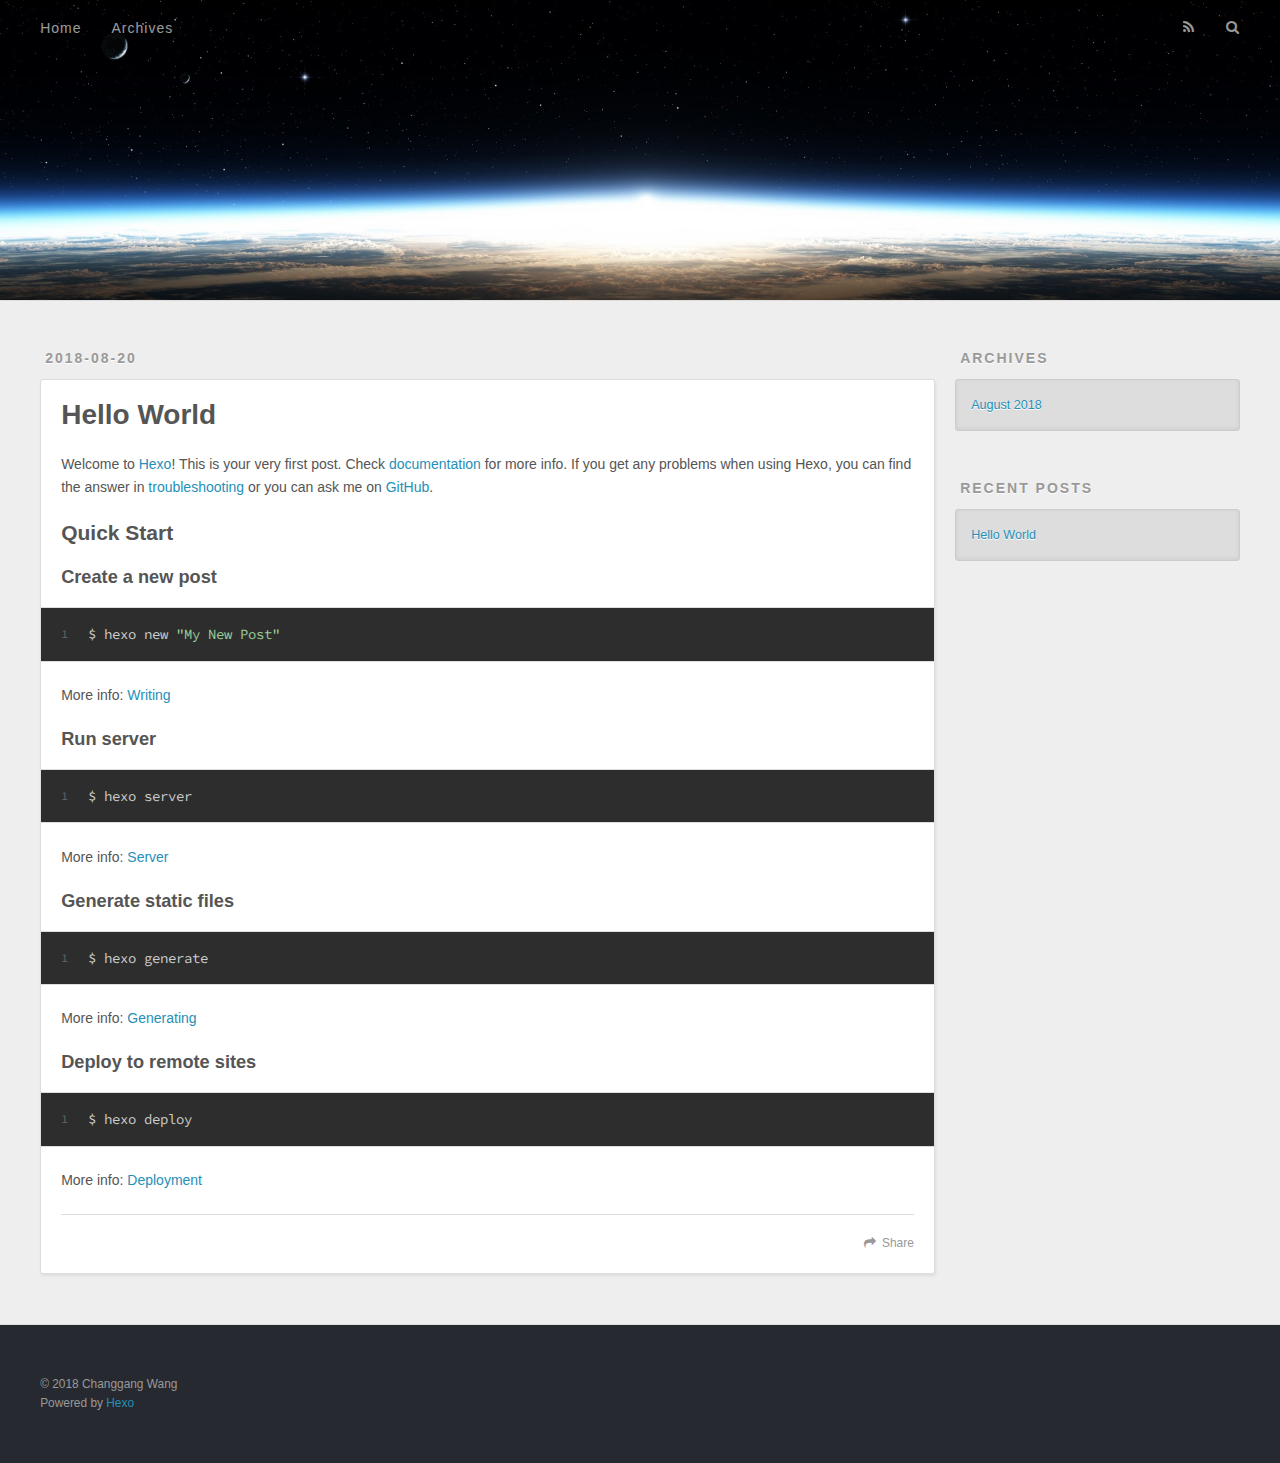
==== index.html @ 1304bd4e "Site updated: 2018-08-20 21:08:40" ====
<!DOCTYPE html>
<html>
<head>
  <meta charset="utf-8">
  

  
  <title></title>
  <meta name="viewport" content="width=device-width, initial-scale=1, maximum-scale=1">
  <meta property="og:type" content="website">
<meta property="og:title">
<meta property="og:url" content="https://super-wcg.github.io/index.html">
<meta property="og:site_name">
<meta property="og:locale" content="default">
<meta name="twitter:card" content="summary">
<meta name="twitter:title">
  
    <link rel="alternate" href="/atom.xml" title="" type="application/atom+xml">
  
  
    <link rel="icon" href="/favicon.png">
  
  
    <link href="//fonts.googleapis.com/css?family=Source+Code+Pro" rel="stylesheet" type="text/css">
  
  <link rel="stylesheet" href="/css/style.css">
</head>

<body>
  <div id="container">
    <div id="wrap">
      <header id="header">
  <div id="banner"></div>
  <div id="header-outer" class="outer">
    <div id="header-title" class="inner">
      <h1 id="logo-wrap">
        <a href="/" id="logo"></a>
      </h1>
      
    </div>
    <div id="header-inner" class="inner">
      <nav id="main-nav">
        <a id="main-nav-toggle" class="nav-icon"></a>
        
          <a class="main-nav-link" href="/">Home</a>
        
          <a class="main-nav-link" href="/archives">Archives</a>
        
      </nav>
      <nav id="sub-nav">
        
          <a id="nav-rss-link" class="nav-icon" href="/atom.xml" title="RSS Feed"></a>
        
        <a id="nav-search-btn" class="nav-icon" title="Search"></a>
      </nav>
      <div id="search-form-wrap">
        <form action="//google.com/search" method="get" accept-charset="UTF-8" class="search-form"><input type="search" name="q" class="search-form-input" placeholder="Search"><button type="submit" class="search-form-submit">&#xF002;</button><input type="hidden" name="sitesearch" value="https://super-wcg.github.io"></form>
      </div>
    </div>
  </div>
</header>
      <div class="outer">
        <section id="main">
  
    <article id="post-hello-world" class="article article-type-post" itemscope itemprop="blogPost">
  <div class="article-meta">
    <a href="/2018/08/20/hello-world/" class="article-date">
  <time datetime="2018-08-20T12:46:45.303Z" itemprop="datePublished">2018-08-20</time>
</a>
    
  </div>
  <div class="article-inner">
    
    
      <header class="article-header">
        
  
    <h1 itemprop="name">
      <a class="article-title" href="/2018/08/20/hello-world/">Hello World</a>
    </h1>
  

      </header>
    
    <div class="article-entry" itemprop="articleBody">
      
        <p>Welcome to <a href="https://hexo.io/" target="_blank" rel="noopener">Hexo</a>! This is your very first post. Check <a href="https://hexo.io/docs/" target="_blank" rel="noopener">documentation</a> for more info. If you get any problems when using Hexo, you can find the answer in <a href="https://hexo.io/docs/troubleshooting.html" target="_blank" rel="noopener">troubleshooting</a> or you can ask me on <a href="https://github.com/hexojs/hexo/issues" target="_blank" rel="noopener">GitHub</a>.</p>
<h2 id="Quick-Start"><a href="#Quick-Start" class="headerlink" title="Quick Start"></a>Quick Start</h2><h3 id="Create-a-new-post"><a href="#Create-a-new-post" class="headerlink" title="Create a new post"></a>Create a new post</h3><figure class="highlight bash"><table><tr><td class="gutter"><pre><span class="line">1</span><br></pre></td><td class="code"><pre><span class="line">$ hexo new <span class="string">"My New Post"</span></span><br></pre></td></tr></table></figure>
<p>More info: <a href="https://hexo.io/docs/writing.html" target="_blank" rel="noopener">Writing</a></p>
<h3 id="Run-server"><a href="#Run-server" class="headerlink" title="Run server"></a>Run server</h3><figure class="highlight bash"><table><tr><td class="gutter"><pre><span class="line">1</span><br></pre></td><td class="code"><pre><span class="line">$ hexo server</span><br></pre></td></tr></table></figure>
<p>More info: <a href="https://hexo.io/docs/server.html" target="_blank" rel="noopener">Server</a></p>
<h3 id="Generate-static-files"><a href="#Generate-static-files" class="headerlink" title="Generate static files"></a>Generate static files</h3><figure class="highlight bash"><table><tr><td class="gutter"><pre><span class="line">1</span><br></pre></td><td class="code"><pre><span class="line">$ hexo generate</span><br></pre></td></tr></table></figure>
<p>More info: <a href="https://hexo.io/docs/generating.html" target="_blank" rel="noopener">Generating</a></p>
<h3 id="Deploy-to-remote-sites"><a href="#Deploy-to-remote-sites" class="headerlink" title="Deploy to remote sites"></a>Deploy to remote sites</h3><figure class="highlight bash"><table><tr><td class="gutter"><pre><span class="line">1</span><br></pre></td><td class="code"><pre><span class="line">$ hexo deploy</span><br></pre></td></tr></table></figure>
<p>More info: <a href="https://hexo.io/docs/deployment.html" target="_blank" rel="noopener">Deployment</a></p>

      
    </div>
    <footer class="article-footer">
      <a data-url="https://super-wcg.github.io/2018/08/20/hello-world/" data-id="cjl2a1azl0000ggq3xksavpmx" class="article-share-link">Share</a>
      
      
    </footer>
  </div>
  
</article>


  


</section>
        
          <aside id="sidebar">
  
    

  
    

  
    
  
    
  <div class="widget-wrap">
    <h3 class="widget-title">Archives</h3>
    <div class="widget">
      <ul class="archive-list"><li class="archive-list-item"><a class="archive-list-link" href="/archives/2018/08/">August 2018</a></li></ul>
    </div>
  </div>


  
    
  <div class="widget-wrap">
    <h3 class="widget-title">Recent Posts</h3>
    <div class="widget">
      <ul>
        
          <li>
            <a href="/2018/08/20/hello-world/">Hello World</a>
          </li>
        
      </ul>
    </div>
  </div>

  
</aside>
        
      </div>
      <footer id="footer">
  
  <div class="outer">
    <div id="footer-info" class="inner">
      &copy; 2018 Changgang Wang<br>
      Powered by <a href="http://hexo.io/" target="_blank">Hexo</a>
    </div>
  </div>
</footer>
    </div>
    <nav id="mobile-nav">
  
    <a href="/" class="mobile-nav-link">Home</a>
  
    <a href="/archives" class="mobile-nav-link">Archives</a>
  
</nav>
    

<script src="//ajax.googleapis.com/ajax/libs/jquery/2.0.3/jquery.min.js"></script>


  <link rel="stylesheet" href="/fancybox/jquery.fancybox.css">
  <script src="/fancybox/jquery.fancybox.pack.js"></script>


<script src="/js/script.js"></script>



  </div>
</body>
</html>
---- css/style.css ----
body {
  width: 100%;
}
body:before,
body:after {
  content: "";
  display: table;
}
body:after {
  clear: both;
}
html,
body,
div,
span,
applet,
object,
iframe,
h1,
h2,
h3,
h4,
h5,
h6,
p,
blockquote,
pre,
a,
abbr,
acronym,
address,
big,
cite,
code,
del,
dfn,
em,
img,
ins,
kbd,
q,
s,
samp,
small,
strike,
strong,
sub,
sup,
tt,
var,
dl,
dt,
dd,
ol,
ul,
li,
fieldset,
form,
label,
legend,
table,
caption,
tbody,
tfoot,
thead,
tr,
th,
td {
  margin: 0;
  padding: 0;
  border: 0;
  outline: 0;
  font-weight: inherit;
  font-style: inherit;
  font-family: inherit;
  font-size: 100%;
  vertical-align: baseline;
}
body {
  line-height: 1;
  color: #000;
  background: #fff;
}
ol,
ul {
  list-style: none;
}
table {
  border-collapse: separate;
  border-spacing: 0;
  vertical-align: middle;
}
caption,
th,
td {
  text-align: left;
  font-weight: normal;
  vertical-align: middle;
}
a img {
  border: none;
}
input,
button {
  margin: 0;
  padding: 0;
}
input::-moz-focus-inner,
button::-moz-focus-inner {
  border: 0;
  padding: 0;
}
@font-face {
  font-family: FontAwesome;
  font-style: normal;
  font-weight: normal;
  src: url("fonts/fontawesome-webfont.eot?v=#4.0.3");
  src: url("fonts/fontawesome-webfont.eot?#iefix&v=#4.0.3") format("embedded-opentype"), url("fonts/fontawesome-webfont.woff?v=#4.0.3") format("woff"), url("fonts/fontawesome-webfont.ttf?v=#4.0.3") format("truetype"), url("fonts/fontawesome-webfont.svg#fontawesomeregular?v=#4.0.3") format("svg");
}
html,
body,
#container {
  height: 100%;
}
body {
  background: #eee;
  font: 14px -apple-system, BlinkMacSystemFont, "Segoe UI", "Roboto", "Oxygen", "Ubuntu", "Cantarell", "Fira Sans", "Droid Sans", "Helvetica Neue", sans-serif;
  -webkit-text-size-adjust: 100%;
}
.outer {
  max-width: 1220px;
  margin: 0 auto;
  padding: 0 20px;
}
.outer:before,
.outer:after {
  content: "";
  display: table;
}
.outer:after {
  clear: both;
}
.inner {
  display: inline;
  float: left;
  width: 98.33333333333333%;
  margin: 0 0.833333333333333%;
}
.left,
.alignleft {
  float: left;
}
.right,
.alignright {
  float: right;
}
.clear {
  clear: both;
}
#container {
  position: relative;
}
.mobile-nav-on {
  overflow: hidden;
}
#wrap {
  height: 100%;
  width: 100%;
  position: absolute;
  top: 0;
  left: 0;
  -webkit-transition: 0.2s ease-out;
  -moz-transition: 0.2s ease-out;
  -ms-transition: 0.2s ease-out;
  transition: 0.2s ease-out;
  z-index: 1;
  background: #eee;
}
.mobile-nav-on #wrap {
  left: 280px;
}
@media screen and (min-width: 768px) {
  #main {
    display: inline;
    float: left;
    width: 73.33333333333333%;
    margin: 0 0.833333333333333%;
  }
}
.article-date,
.article-category-link,
.archive-year,
.widget-title {
  text-decoration: none;
  text-transform: uppercase;
  letter-spacing: 2px;
  color: #999;
  margin-bottom: 1em;
  margin-left: 5px;
  line-height: 1em;
  text-shadow: 0 1px #fff;
  font-weight: bold;
}
.article-inner,
.archive-article-inner {
  background: #fff;
  -webkit-box-shadow: 1px 2px 3px #ddd;
  box-shadow: 1px 2px 3px #ddd;
  border: 1px solid #ddd;
  border-radius: 3px;
}
.article-entry h1,
.widget h1 {
  font-size: 2em;
}
.article-entry h2,
.widget h2 {
  font-size: 1.5em;
}
.article-entry h3,
.widget h3 {
  font-size: 1.3em;
}
.article-entry h4,
.widget h4 {
  font-size: 1.2em;
}
.article-entry h5,
.widget h5 {
  font-size: 1em;
}
.article-entry h6,
.widget h6 {
  font-size: 1em;
  color: #999;
}
.article-entry hr,
.widget hr {
  border: 1px dashed #ddd;
}
.article-entry strong,
.widget strong {
  font-weight: bold;
}
.article-entry em,
.widget em,
.article-entry cite,
.widget cite {
  font-style: italic;
}
.article-entry sup,
.widget sup,
.article-entry sub,
.widget sub {
  font-size: 0.75em;
  line-height: 0;
  position: relative;
  vertical-align: baseline;
}
.article-entry sup,
.widget sup {
  top: -0.5em;
}
.article-entry sub,
.widget sub {
  bottom: -0.2em;
}
.article-entry small,
.widget small {
  font-size: 0.85em;
}
.article-entry acronym,
.widget acronym,
.article-entry abbr,
.widget abbr {
  border-bottom: 1px dotted;
}
.article-entry ul,
.widget ul,
.article-entry ol,
.widget ol,
.article-entry dl,
.widget dl {
  margin: 0 20px;
  line-height: 1.6em;
}
.article-entry ul ul,
.widget ul ul,
.article-entry ol ul,
.widget ol ul,
.article-entry ul ol,
.widget ul ol,
.article-entry ol ol,
.widget ol ol {
  margin-top: 0;
  margin-bottom: 0;
}
.article-entry ul,
.widget ul {
  list-style: disc;
}
.article-entry ol,
.widget ol {
  list-style: decimal;
}
.article-entry dt,
.widget dt {
  font-weight: bold;
}
#header {
  height: 300px;
  position: relative;
  border-bottom: 1px solid #ddd;
}
#header:before,
#header:after {
  content: "";
  position: absolute;
  left: 0;
  right: 0;
  height: 40px;
}
#header:before {
  top: 0;
  background: -webkit-linear-gradient(rgba(0,0,0,0.2), transparent);
  background: -moz-linear-gradient(rgba(0,0,0,0.2), transparent);
  background: -ms-linear-gradient(rgba(0,0,0,0.2), transparent);
  background: linear-gradient(rgba(0,0,0,0.2), transparent);
}
#header:after {
  bottom: 0;
  background: -webkit-linear-gradient(transparent, rgba(0,0,0,0.2));
  background: -moz-linear-gradient(transparent, rgba(0,0,0,0.2));
  background: -ms-linear-gradient(transparent, rgba(0,0,0,0.2));
  background: linear-gradient(transparent, rgba(0,0,0,0.2));
}
#header-outer {
  height: 100%;
  position: relative;
}
#header-inner {
  position: relative;
  overflow: hidden;
}
#banner {
  position: absolute;
  top: 0;
  left: 0;
  width: 100%;
  height: 100%;
  background: url("images/banner.jpg") center #000;
  -webkit-background-size: cover;
  -moz-background-size: cover;
  background-size: cover;
  z-index: -1;
}
#header-title {
  text-align: center;
  height: 40px;
  position: absolute;
  top: 50%;
  left: 0;
  margin-top: -20px;
}
#logo,
#subtitle {
  text-decoration: none;
  color: #fff;
  font-weight: 300;
  text-shadow: 0 1px 4px rgba(0,0,0,0.3);
}
#logo {
  font-size: 40px;
  line-height: 40px;
  letter-spacing: 2px;
}
#subtitle {
  font-size: 16px;
  line-height: 16px;
  letter-spacing: 1px;
}
#subtitle-wrap {
  margin-top: 16px;
}
#main-nav {
  float: left;
  margin-left: -15px;
}
.nav-icon,
.main-nav-link {
  float: left;
  color: #fff;
  opacity: 0.6;
  text-decoration: none;
  text-shadow: 0 1px rgba(0,0,0,0.2);
  -webkit-transition: opacity 0.2s;
  -moz-transition: opacity 0.2s;
  -ms-transition: opacity 0.2s;
  transition: opacity 0.2s;
  display: block;
  padding: 20px 15px;
}
.nav-icon:hover,
.main-nav-link:hover {
  opacity: 1;
}
.nav-icon {
  font-family: FontAwesome;
  text-align: center;
  font-size: 14px;
  width: 14px;
  height: 14px;
  padding: 20px 15px;
  position: relative;
  cursor: pointer;
}
.main-nav-link {
  font-weight: 300;
  letter-spacing: 1px;
}
@media screen and (max-width: 479px) {
  .main-nav-link {
    display: none;
  }
}
#main-nav-toggle {
  display: none;
}
#main-nav-toggle:before {
  content: "\f0c9";
}
@media screen and (max-width: 479px) {
  #main-nav-toggle {
    display: block;
  }
}
#sub-nav {
  float: right;
  margin-right: -15px;
}
#nav-rss-link:before {
  content: "\f09e";
}
#nav-search-btn:before {
  content: "\f002";
}
#search-form-wrap {
  position: absolute;
  top: 15px;
  width: 150px;
  height: 30px;
  right: -150px;
  opacity: 0;
  -webkit-transition: 0.2s ease-out;
  -moz-transition: 0.2s ease-out;
  -ms-transition: 0.2s ease-out;
  transition: 0.2s ease-out;
}
#search-form-wrap.on {
  opacity: 1;
  right: 0;
}
@media screen and (max-width: 479px) {
  #search-form-wrap {
    width: 100%;
    right: -100%;
  }
}
.search-form {
  position: absolute;
  top: 0;
  left: 0;
  right: 0;
  background: #fff;
  padding: 5px 15px;
  border-radius: 15px;
  -webkit-box-shadow: 0 0 10px rgba(0,0,0,0.3);
  box-shadow: 0 0 10px rgba(0,0,0,0.3);
}
.search-form-input {
  border: none;
  background: none;
  color: #555;
  width: 100%;
  font: 13px -apple-system, BlinkMacSystemFont, "Segoe UI", "Roboto", "Oxygen", "Ubuntu", "Cantarell", "Fira Sans", "Droid Sans", "Helvetica Neue", sans-serif;
  outline: none;
}
.search-form-input::-webkit-search-results-decoration,
.search-form-input::-webkit-search-cancel-button {
  -webkit-appearance: none;
}
.search-form-submit {
  position: absolute;
  top: 50%;
  right: 10px;
  margin-top: -7px;
  font: 13px FontAwesome;
  border: none;
  background: none;
  color: #bbb;
  cursor: pointer;
}
.search-form-submit:hover,
.search-form-submit:focus {
  color: #777;
}
.article {
  margin: 50px 0;
}
.article-inner {
  overflow: hidden;
}
.article-meta:before,
.article-meta:after {
  content: "";
  display: table;
}
.article-meta:after {
  clear: both;
}
.article-date {
  float: left;
}
.article-category {
  float: left;
  line-height: 1em;
  color: #ccc;
  text-shadow: 0 1px #fff;
  margin-left: 8px;
}
.article-category:before {
  content: "\2022";
}
.article-category-link {
  margin: 0 12px 1em;
}
.article-header {
  padding: 20px 20px 0;
}
.article-title {
  text-decoration: none;
  font-size: 2em;
  font-weight: bold;
  color: #555;
  line-height: 1.1em;
  -webkit-transition: color 0.2s;
  -moz-transition: color 0.2s;
  -ms-transition: color 0.2s;
  transition: color 0.2s;
}
a.article-title:hover {
  color: #258fb8;
}
.article-entry {
  color: #555;
  padding: 0 20px;
}
.article-entry:before,
.article-entry:after {
  content: "";
  display: table;
}
.article-entry:after {
  clear: both;
}
.article-entry p,
.article-entry table {
  line-height: 1.6em;
  margin: 1.6em 0;
}
.article-entry h1,
.article-entry h2,
.article-entry h3,
.article-entry h4,
.article-entry h5,
.article-entry h6 {
  font-weight: bold;
}
.article-entry h1,
.article-entry h2,
.article-entry h3,
.article-entry h4,
.article-entry h5,
.article-entry h6 {
  line-height: 1.1em;
  margin: 1.1em 0;
}
.article-entry a {
  color: #258fb8;
  text-decoration: none;
}
.article-entry a:hover {
  text-decoration: underline;
}
.article-entry ul,
.article-entry ol,
.article-entry dl {
  margin-top: 1.6em;
  margin-bottom: 1.6em;
}
.article-entry img,
.article-entry video {
  max-width: 100%;
  height: auto;
  display: block;
  margin: auto;
}
.article-entry iframe {
  border: none;
}
.article-entry table {
  width: 100%;
  border-collapse: collapse;
  border-spacing: 0;
}
.article-entry th {
  font-weight: bold;
  border-bottom: 3px solid #ddd;
  padding-bottom: 0.5em;
}
.article-entry td {
  border-bottom: 1px solid #ddd;
  padding: 10px 0;
}
.article-entry blockquote {
  font-family: Georgia, "Times New Roman", serif;
  font-size: 1.4em;
  margin: 1.6em 20px;
  text-align: center;
}
.article-entry blockquote footer {
  font-size: 14px;
  margin: 1.6em 0;
  font-family: -apple-system, BlinkMacSystemFont, "Segoe UI", "Roboto", "Oxygen", "Ubuntu", "Cantarell", "Fira Sans", "Droid Sans", "Helvetica Neue", sans-serif;
}
.article-entry blockquote footer cite:before {
  content: "—";
  padding: 0 0.5em;
}
.article-entry .pullquote {
  text-align: left;
  width: 45%;
  margin: 0;
}
.article-entry .pullquote.left {
  margin-left: 0.5em;
  margin-right: 1em;
}
.article-entry .pullquote.right {
  margin-right: 0.5em;
  margin-left: 1em;
}
.article-entry .caption {
  color: #999;
  display: block;
  font-size: 0.9em;
  margin-top: 0.5em;
  position: relative;
  text-align: center;
}
.article-entry .video-container {
  position: relative;
  padding-top: 56.25%;
  height: 0;
  overflow: hidden;
}
.article-entry .video-container iframe,
.article-entry .video-container object,
.article-entry .video-container embed {
  position: absolute;
  top: 0;
  left: 0;
  width: 100%;
  height: 100%;
  margin-top: 0;
}
.article-more-link a {
  display: inline-block;
  line-height: 1em;
  padding: 6px 15px;
  border-radius: 15px;
  background: #eee;
  color: #999;
  text-shadow: 0 1px #fff;
  text-decoration: none;
}
.article-more-link a:hover {
  background: #258fb8;
  color: #fff;
  text-decoration: none;
  text-shadow: 0 1px #1e7293;
}
.article-footer {
  font-size: 0.85em;
  line-height: 1.6em;
  border-top: 1px solid #ddd;
  padding-top: 1.6em;
  margin: 0 20px 20px;
}
.article-footer:before,
.article-footer:after {
  content: "";
  display: table;
}
.article-footer:after {
  clear: both;
}
.article-footer a {
  color: #999;
  text-decoration: none;
}
.article-footer a:hover {
  color: #555;
}
.article-tag-list-item {
  float: left;
  margin-right: 10px;
}
.article-tag-list-link:before {
  content: "#";
}
.article-comment-link {
  float: right;
}
.article-comment-link:before {
  content: "\f075";
  font-family: FontAwesome;
  padding-right: 8px;
}
.article-share-link {
  cursor: pointer;
  float: right;
  margin-left: 20px;
}
.article-share-link:before {
  content: "\f064";
  font-family: FontAwesome;
  padding-right: 6px;
}
#article-nav {
  position: relative;
}
#article-nav:before,
#article-nav:after {
  content: "";
  display: table;
}
#article-nav:after {
  clear: both;
}
@media screen and (min-width: 768px) {
  #article-nav {
    margin: 50px 0;
  }
  #article-nav:before {
    width: 8px;
    height: 8px;
    position: absolute;
    top: 50%;
    left: 50%;
    margin-top: -4px;
    margin-left: -4px;
    content: "";
    border-radius: 50%;
    background: #ddd;
    -webkit-box-shadow: 0 1px 2px #fff;
    box-shadow: 0 1px 2px #fff;
  }
}
.article-nav-link-wrap {
  text-decoration: none;
  text-shadow: 0 1px #fff;
  color: #999;
  -webkit-box-sizing: border-box;
  -moz-box-sizing: border-box;
  box-sizing: border-box;
  margin-top: 50px;
  text-align: center;
  display: block;
}
.article-nav-link-wrap:hover {
  color: #555;
}
@media screen and (min-width: 768px) {
  .article-nav-link-wrap {
    width: 50%;
    margin-top: 0;
  }
}
@media screen and (min-width: 768px) {
  #article-nav-newer {
    float: left;
    text-align: right;
    padding-right: 20px;
  }
}
@media screen and (min-width: 768px) {
  #article-nav-older {
    float: right;
    text-align: left;
    padding-left: 20px;
  }
}
.article-nav-caption {
  text-transform: uppercase;
  letter-spacing: 2px;
  color: #ddd;
  line-height: 1em;
  font-weight: bold;
}
#article-nav-newer .article-nav-caption {
  margin-right: -2px;
}
.article-nav-title {
  font-size: 0.85em;
  line-height: 1.6em;
  margin-top: 0.5em;
}
.article-share-box {
  position: absolute;
  display: none;
  background: #fff;
  -webkit-box-shadow: 1px 2px 10px rgba(0,0,0,0.2);
  box-shadow: 1px 2px 10px rgba(0,0,0,0.2);
  border-radius: 3px;
  margin-left: -145px;
  overflow: hidden;
  z-index: 1;
}
.article-share-box.on {
  display: block;
}
.article-share-input {
  width: 100%;
  background: none;
  -webkit-box-sizing: border-box;
  -moz-box-sizing: border-box;
  box-sizing: border-box;
  font: 14px -apple-system, BlinkMacSystemFont, "Segoe UI", "Roboto", "Oxygen", "Ubuntu", "Cantarell", "Fira Sans", "Droid Sans", "Helvetica Neue", sans-serif;
  padding: 0 15px;
  color: #555;
  outline: none;
  border: 1px solid #ddd;
  border-radius: 3px 3px 0 0;
  height: 36px;
  line-height: 36px;
}
.article-share-links {
  background: #eee;
}
.article-share-links:before,
.article-share-links:after {
  content: "";
  display: table;
}
.article-share-links:after {
  clear: both;
}
.article-share-twitter,
.article-share-facebook,
.article-share-pinterest,
.article-share-google {
  width: 50px;
  height: 36px;
  display: block;
  float: left;
  position: relative;
  color: #999;
  text-shadow: 0 1px #fff;
}
.article-share-twitter:before,
.article-share-facebook:before,
.article-share-pinterest:before,
.article-share-google:before {
  font-size: 20px;
  font-family: FontAwesome;
  width: 20px;
  height: 20px;
  position: absolute;
  top: 50%;
  left: 50%;
  margin-top: -10px;
  margin-left: -10px;
  text-align: center;
}
.article-share-twitter:hover,
.article-share-facebook:hover,
.article-share-pinterest:hover,
.article-share-google:hover {
  color: #fff;
}
.article-share-twitter:before {
  content: "\f099";
}
.article-share-twitter:hover {
  background: #00aced;
  text-shadow: 0 1px #008abe;
}
.article-share-facebook:before {
  content: "\f09a";
}
.article-share-facebook:hover {
  background: #3b5998;
  text-shadow: 0 1px #2f477a;
}
.article-share-pinterest:before {
  content: "\f0d2";
}
.article-share-pinterest:hover {
  background: #cb2027;
  text-shadow: 0 1px #a21a1f;
}
.article-share-google:before {
  content: "\f0d5";
}
.article-share-google:hover {
  background: #dd4b39;
  text-shadow: 0 1px #be3221;
}
.article-gallery {
  background: #000;
  position: relative;
}
.article-gallery-photos {
  position: relative;
  overflow: hidden;
}
.article-gallery-img {
  display: none;
  max-width: 100%;
}
.article-gallery-img:first-child {
  display: block;
}
.article-gallery-img.loaded {
  position: absolute;
  display: block;
}
.article-gallery-img img {
  display: block;
  max-width: 100%;
  margin: 0 auto;
}
#comments {
  background: #fff;
  -webkit-box-shadow: 1px 2px 3px #ddd;
  box-shadow: 1px 2px 3px #ddd;
  padding: 20px;
  border: 1px solid #ddd;
  border-radius: 3px;
  margin: 50px 0;
}
#comments a {
  color: #258fb8;
}
.archives-wrap {
  margin: 50px 0;
}
.archives:before,
.archives:after {
  content: "";
  display: table;
}
.archives:after {
  clear: both;
}
.archive-year-wrap {
  margin-bottom: 1em;
}
.archives {
  -webkit-column-gap: 10px;
  -moz-column-gap: 10px;
  column-gap: 10px;
}
@media screen and (min-width: 480px) and (max-width: 767px) {
  .archives {
    -webkit-column-count: 2;
    -moz-column-count: 2;
    column-count: 2;
  }
}
@media screen and (min-width: 768px) {
  .archives {
    -webkit-column-count: 3;
    -moz-column-count: 3;
    column-count: 3;
  }
}
.archive-article {
  -webkit-column-break-inside: avoid;
  page-break-inside: avoid;
  overflow: hidden;
  break-inside: avoid-column;
}
.archive-article-inner {
  padding: 10px;
  margin-bottom: 15px;
}
.archive-article-title {
  text-decoration: none;
  font-weight: bold;
  color: #555;
  -webkit-transition: color 0.2s;
  -moz-transition: color 0.2s;
  -ms-transition: color 0.2s;
  transition: color 0.2s;
  line-height: 1.6em;
}
.archive-article-title:hover {
  color: #258fb8;
}
.archive-article-footer {
  margin-top: 1em;
}
.archive-article-date {
  color: #999;
  text-decoration: none;
  font-size: 0.85em;
  line-height: 1em;
  margin-bottom: 0.5em;
  display: block;
}
#page-nav {
  margin: 50px auto;
  background: #fff;
  -webkit-box-shadow: 1px 2px 3px #ddd;
  box-shadow: 1px 2px 3px #ddd;
  border: 1px solid #ddd;
  border-radius: 3px;
  text-align: center;
  color: #999;
  overflow: hidden;
}
#page-nav:before,
#page-nav:after {
  content: "";
  display: table;
}
#page-nav:after {
  clear: both;
}
#page-nav a,
#page-nav span {
  padding: 10px 20px;
  line-height: 1;
  height: 2ex;
}
#page-nav a {
  color: #999;
  text-decoration: none;
}
#page-nav a:hover {
  background: #999;
  color: #fff;
}
#page-nav .prev {
  float: left;
}
#page-nav .next {
  float: right;
}
#page-nav .page-number {
  display: inline-block;
}
@media screen and (max-width: 479px) {
  #page-nav .page-number {
    display: none;
  }
}
#page-nav .current {
  color: #555;
  font-weight: bold;
}
#page-nav .space {
  color: #ddd;
}
#footer {
  background: #262a30;
  padding: 50px 0;
  border-top: 1px solid #ddd;
  color: #999;
}
#footer a {
  color: #258fb8;
  text-decoration: none;
}
#footer a:hover {
  text-decoration: underline;
}
#footer-info {
  line-height: 1.6em;
  font-size: 0.85em;
}
.article-entry pre,
.article-entry .highlight {
  background: #2d2d2d;
  margin: 0 -20px;
  padding: 15px 20px;
  border-style: solid;
  border-color: #ddd;
  border-width: 1px 0;
  overflow: auto;
  color: #ccc;
  line-height: 22.400000000000002px;
}
.article-entry .highlight .gutter pre,
.article-entry .gist .gist-file .gist-data .line-numbers {
  color: #666;
  font-size: 0.85em;
}
.article-entry pre,
.article-entry code {
  font-family: "Source Code Pro", Consolas, Monaco, Menlo, Consolas, monospace;
}
.article-entry code {
  background: #eee;
  text-shadow: 0 1px #fff;
  padding: 0 0.3em;
}
.article-entry pre code {
  background: none;
  text-shadow: none;
  padding: 0;
}
.article-entry .highlight pre {
  border: none;
  margin: 0;
  padding: 0;
}
.article-entry .highlight table {
  margin: 0;
  width: auto;
}
.article-entry .highlight td {
  border: none;
  padding: 0;
}
.article-entry .highlight figcaption {
  font-size: 0.85em;
  color: #999;
  line-height: 1em;
  margin-bottom: 1em;
}
.article-entry .highlight figcaption:before,
.article-entry .highlight figcaption:after {
  content: "";
  display: table;
}
.article-entry .highlight figcaption:after {
  clear: both;
}
.article-entry .highlight figcaption a {
  float: right;
}
.article-entry .highlight .gutter pre {
  text-align: right;
  padding-right: 20px;
}
.article-entry .highlight .line {
  height: 22.400000000000002px;
}
.article-entry .highlight .line.marked {
  background: #515151;
}
.article-entry .gist {
  margin: 0 -20px;
  border-style: solid;
  border-color: #ddd;
  border-width: 1px 0;
  background: #2d2d2d;
  padding: 15px 20px 15px 0;
}
.article-entry .gist .gist-file {
  border: none;
  font-family: "Source Code Pro", Consolas, Monaco, Menlo, Consolas, monospace;
  margin: 0;
}
.article-entry .gist .gist-file .gist-data {
  background: none;
  border: none;
}
.article-entry .gist .gist-file .gist-data .line-numbers {
  background: none;
  border: none;
  padding: 0 20px 0 0;
}
.article-entry .gist .gist-file .gist-data .line-data {
  padding: 0 !important;
}
.article-entry .gist .gist-file .highlight {
  margin: 0;
  padding: 0;
  border: none;
}
.article-entry .gist .gist-file .gist-meta {
  background: #2d2d2d;
  color: #999;
  font: 0.85em -apple-system, BlinkMacSystemFont, "Segoe UI", "Roboto", "Oxygen", "Ubuntu", "Cantarell", "Fira Sans", "Droid Sans", "Helvetica Neue", sans-serif;
  text-shadow: 0 0;
  padding: 0;
  margin-top: 1em;
  margin-left: 20px;
}
.article-entry .gist .gist-file .gist-meta a {
  color: #258fb8;
  font-weight: normal;
}
.article-entry .gist .gist-file .gist-meta a:hover {
  text-decoration: underline;
}
pre .comment,
pre .title {
  color: #999;
}
pre .variable,
pre .attribute,
pre .tag,
pre .regexp,
pre .ruby .constant,
pre .xml .tag .title,
pre .xml .pi,
pre .xml .doctype,
pre .html .doctype,
pre .css .id,
pre .css .class,
pre .css .pseudo {
  color: #f2777a;
}
pre .number,
pre .preprocessor,
pre .built_in,
pre .literal,
pre .params,
pre .constant {
  color: #f99157;
}
pre .class,
pre .ruby .class .title,
pre .css .rules .attribute {
  color: #9c9;
}
pre .string,
pre .value,
pre .inheritance,
pre .header,
pre .ruby .symbol,
pre .xml .cdata {
  color: #9c9;
}
pre .css .hexcolor {
  color: #6cc;
}
pre .function,
pre .python .decorator,
pre .python .title,
pre .ruby .function .title,
pre .ruby .title .keyword,
pre .perl .sub,
pre .javascript .title,
pre .coffeescript .title {
  color: #69c;
}
pre .keyword,
pre .javascript .function {
  color: #c9c;
}
@media screen and (max-width: 479px) {
  #mobile-nav {
    position: absolute;
    top: 0;
    left: 0;
    width: 280px;
    height: 100%;
    background: #191919;
    border-right: 1px solid #fff;
  }
}
@media screen and (max-width: 479px) {
  .mobile-nav-link {
    display: block;
    color: #999;
    text-decoration: none;
    padding: 15px 20px;
    font-weight: bold;
  }
  .mobile-nav-link:hover {
    color: #fff;
  }
}
@media screen and (min-width: 768px) {
  #sidebar {
    display: inline;
    float: left;
    width: 23.333333333333332%;
    margin: 0 0.833333333333333%;
  }
}
.widget-wrap {
  margin: 50px 0;
}
.widget {
  color: #777;
  text-shadow: 0 1px #fff;
  background: #ddd;
  -webkit-box-shadow: 0 -1px 4px #ccc inset;
  box-shadow: 0 -1px 4px #ccc inset;
  border: 1px solid #ccc;
  padding: 15px;
  border-radius: 3px;
}
.widget a {
  color: #258fb8;
  text-decoration: none;
}
.widget a:hover {
  text-decoration: underline;
}
.widget ul ul,
.widget ol ul,
.widget dl ul,
.widget ul ol,
.widget ol ol,
.widget dl ol,
.widget ul dl,
.widget ol dl,
.widget dl dl {
  margin-left: 15px;
  list-style: disc;
}
.widget {
  line-height: 1.6em;
  word-wrap: break-word;
  font-size: 0.9em;
}
.widget ul,
.widget ol {
  list-style: none;
  margin: 0;
}
.widget ul ul,
.widget ol ul,
.widget ul ol,
.widget ol ol {
  margin: 0 20px;
}
.widget ul ul,
.widget ol ul {
  list-style: disc;
}
.widget ul ol,
.widget ol ol {
  list-style: decimal;
}
.category-list-count,
.tag-list-count,
.archive-list-count {
  padding-left: 5px;
  color: #999;
  font-size: 0.85em;
}
.category-list-count:before,
.tag-list-count:before,
.archive-list-count:before {
  content: "(";
}
.category-list-count:after,
.tag-list-count:after,
.archive-list-count:after {
  content: ")";
}
.tagcloud a {
  margin-right: 5px;
  display: inline-block;
}
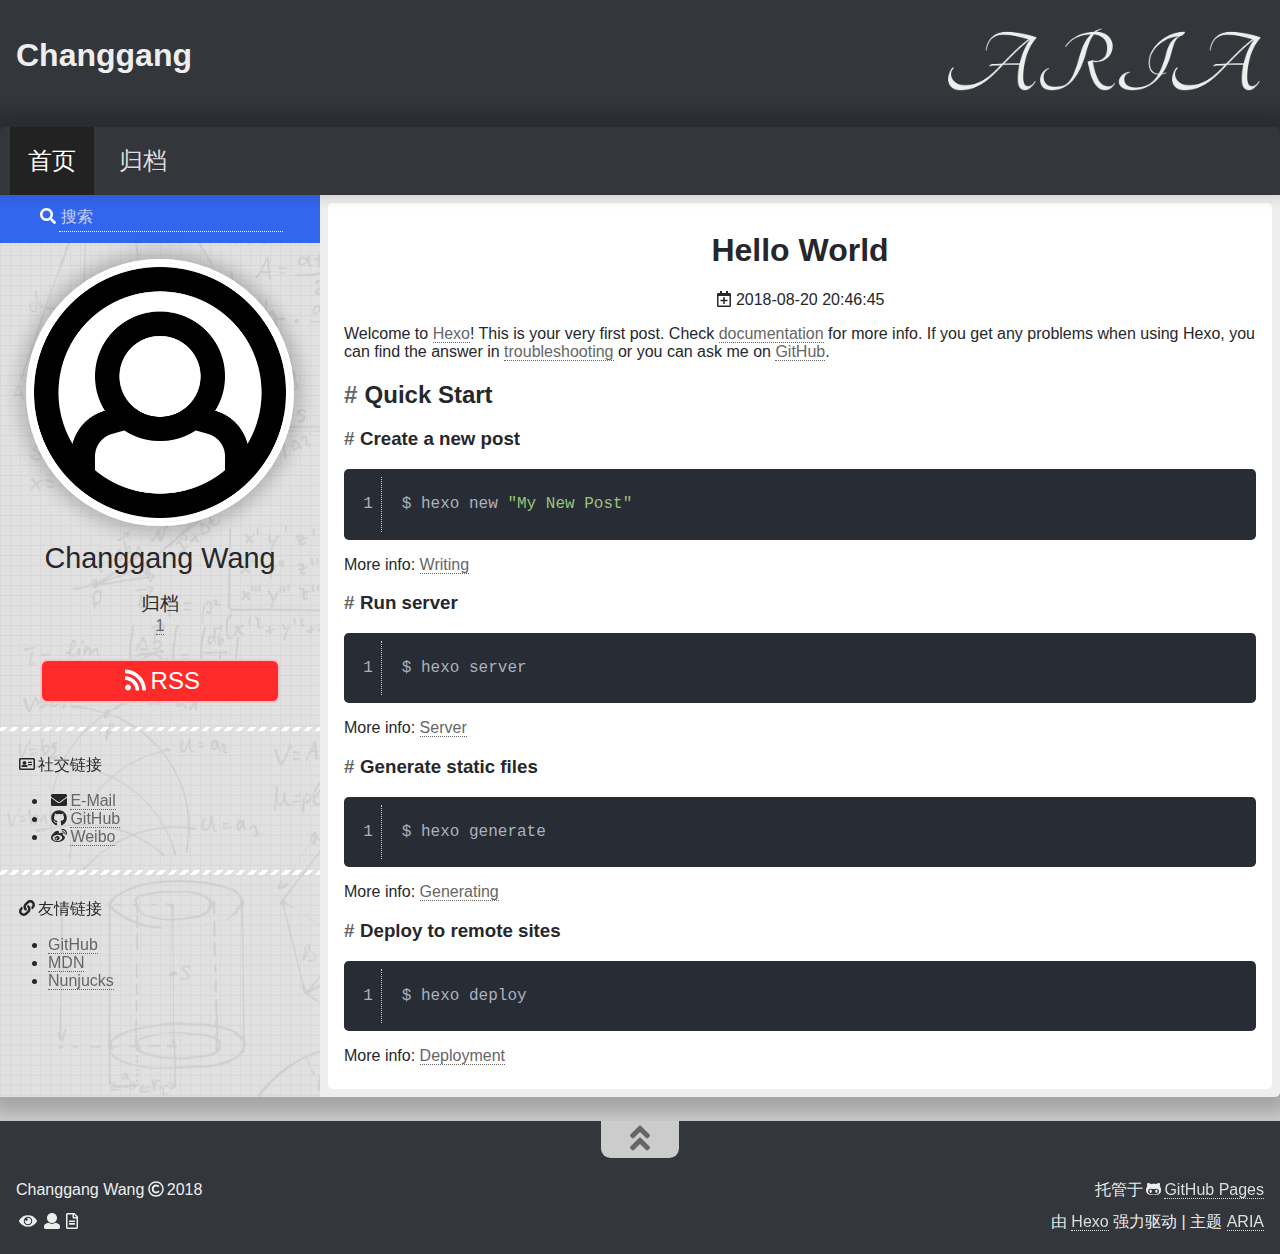
==== commit e73ee9f3: "Site updated: 2018-08-21 08:47:57" ====
--- a/index.html
+++ b/index.html
@@ -1,184 +1,284 @@
 <!DOCTYPE html>
 <html>
-<head>
-  <meta charset="utf-8">
-  
-
-  
-  <title></title>
-  <meta name="viewport" content="width=device-width, initial-scale=1, maximum-scale=1">
-  <meta property="og:type" content="website">
-<meta property="og:title">
-<meta property="og:url" content="https://super-wcg.github.io/index.html">
-<meta property="og:site_name">
-<meta property="og:locale" content="default">
-<meta name="twitter:card" content="summary">
-<meta name="twitter:title">
-  
-    <link rel="alternate" href="/atom.xml" title="" type="application/atom+xml">
-  
-  
-    <link rel="icon" href="/favicon.png">
-  
-  
-    <link href="//fonts.googleapis.com/css?family=Source+Code+Pro" rel="stylesheet" type="text/css">
-  
-  <link rel="stylesheet" href="/css/style.css">
-</head>
-
-<body>
-  <div id="container">
-    <div id="wrap">
-      <header id="header">
-  <div id="banner"></div>
-  <div id="header-outer" class="outer">
-    <div id="header-title" class="inner">
-      <h1 id="logo-wrap">
-        <a href="/" id="logo"></a>
+  <head>
+    <meta charset="utf-8">
+    <meta http-equiv="X-UA-Compatible" content="IE=edge">
+    <meta name="viewport" content="width=device-width, initial-scale=1, maximum-scale=1">
+    
+    <meta name="theme-color" content="#33363b">
+    <meta name="msapplication-TileColor" content="#33363b">
+    
+    
+    
+    <meta name="keywords" content="Life, ARIA, Hexo">
+    
+    
+    <link rel="apple-touch-icon" sizes="180x180" href="/favicons/apple-touch-icon.png">
+    
+    
+    <link rel="icon" type="image/png" sizes="192x192" href="/favicons/android-chrome-192x192.png">
+    
+    
+    <link rel="icon" type="image/png" sizes="32x32" href="/favicons/favicon-32x32.png">
+    
+    
+    <link rel="icon" type="image/png" sizes="16x16" href="/favicons/favicon-16x16.png">
+    
+    
+    <link rel="mask-icon" href="/favicons/safari-pinned-tab.svg" color="#33363b">
+    
+    
+    <link rel="manifest" href="/favicons/site.webmanifest">
+    
+    
+    <meta name="msapplication-config" content="/favicons/browserconfig.xml">
+    
+    
+    <link rel="alternate" href="/atom.xml" title="Changgang" type="application/atom+xml" />
+    
+    
+    <link rel="shortcut icon" type="image/x-icon" href="/favicons/favicon.ico">
+    
+    
+    <link rel="stylesheet" type="text/css" href="/css/normalize.css">
+    <link rel="stylesheet" type="text/css" href="/css/index.css">
+    
+    <link rel="stylesheet" type="text/css" href="/css/sidebar.css">
+    
+    
+<link rel="stylesheet" type="text/css" href="/css/page.css">
+<link rel="stylesheet" type="text/css" href="/css/post.css">
+
+    <link rel="stylesheet" type="text/css" href="/css/custom.css">
+    <link rel="stylesheet" type="text/css" href="/css/atom-one-dark.css">
+    <link rel="stylesheet" type="text/css" href="/css/lightgallery.min.css">
+    <script type="text/javascript" src="/js/jquery.min.js"></script>
+    <script defer type="text/javascript" src="/js/util.js"></script>
+    <script defer type="text/javascript" src="/js/scrollspy.js"></script>
+    <script defer type="text/javascript" src="/js/fontawesome-all.min.js"></script>
+    <script defer type="text/javascript" src="/js/lightgallery.min.js"></script>
+    <script defer type="text/javascript" src="/js/lg-fullscreen.min.js"></script>
+    <script defer type="text/javascript" src="/js/lg-hash.min.js"></script>
+    <script defer type="text/javascript" src="/js/lg-pager.min.js"></script>
+    <script defer type="text/javascript" src="/js/lg-thumbnail.min.js"></script>
+    <script defer type="text/javascript" src="/js/lg-zoom.min.js"></script>
+    
+    <script defer src="/js/busuanzi.pure.mini.js"></script>
+    
+    
+    <script defer type="text/javascript" src="/js/search.js"></script>
+    <script type="text/javascript">
+    $(document).ready(function () {
+      var searchPath = "search.xml";
+      if (searchPath.length === 0) {
+        searchPath = "search.xml";
+      }
+      var path = "/" + searchPath;
+      searchFunc(path, "search-input", "search-result");
+    });
+    </script>
+    
+    
+    <script defer type="text/javascript" src="/js/index.js"></script>
+    
+    <script defer type="text/javascript" src="/js/custom.js"></script>
+    <title>Changgang</title>
+  </head>
+  <body itemscope itemtype="http://schema.org/WebPage" lang="zh_CN"  data-spy="scroll" data-target=".list-group">
+    
+<header id="header" class="header" style="background: #33363b;">
+  <div class="container">
+    <div class="header-container">
+      <div class="header-title">
+        <h1 class="title"><a href="/">Changgang</a></h1>
+        <h2 class="subtitle"></h2>
+      </div>
+      
+      <div class="logo">
+        <img src="/images/logo.png" alt="logo">
+      </div>
+      
+    </div>
+    <nav id="nav" class="nav">
+      <a id="nav-toggle" class="nav-toggle" aria-hidden="true"><i class="fas fa-bars" aria-label="切换导航栏"></i></a>
+      <ul id="menu" role="menubar" aria-hidden="false">
+        
+        <li role="menuitem"><a href="/" class="current">首页</a></li>
+        
+        <li role="menuitem"><a href="/archives/">归档</a></li>
+        
+      </ul>
+    </nav>
+  </div>
+</header>
+
+
+    <main id="main" class="main">
+      <div class="container">
+        <div class="main-container">
+          <div class="content">
+            
+
+<div id="index" class="index page">
+  
+  <article class="article post card" itemscope itemtype="http://schema.org/Article">
+    <div class="post-block">
+      <link itemprop="mainEntityOfPage" href="http://super-wcg.github.io/2018/08/20/hello-world/">
+      <span hidden itemprop="author" itemscope itemtype="http://schema.org/Person">
+        <meta itemprop="name" content="Changgang Wang">
+        <meta itemprop="description" content="">
+        <meta itemprop="image" content="/images/avatar.png">
+      </span>
+      <span hidden itemprop="publisher" itemscope itemtype="http://schema.org/Organization">
+        <meta itemprop="name" content="Changgang">
+      </span>
+    </div>
+    <header class="post-header">
+      <h1 class="post-title" itemprop="name headline">
+        <a class="post-title-link post-title-link-external" href="/2018/08/20/hello-world/" itemprop="url">Hello World</a>
       </h1>
-      
-    </div>
-    <div id="header-inner" class="inner">
-      <nav id="main-nav">
-        <a id="main-nav-toggle" class="nav-icon"></a>
-        
-          <a class="main-nav-link" href="/">Home</a>
-        
-          <a class="main-nav-link" href="/archives">Archives</a>
-        
-      </nav>
-      <nav id="sub-nav">
-        
-          <a id="nav-rss-link" class="nav-icon" href="/atom.xml" title="RSS Feed"></a>
-        
-        <a id="nav-search-btn" class="nav-icon" title="Search"></a>
-      </nav>
-      <div id="search-form-wrap">
-        <form action="//google.com/search" method="get" accept-charset="UTF-8" class="search-form"><input type="search" name="q" class="search-form-input" placeholder="Search"><button type="submit" class="search-form-submit">&#xF002;</button><input type="hidden" name="sitesearch" value="https://super-wcg.github.io"></form>
-      </div>
-    </div>
-  </div>
-</header>
-      <div class="outer">
-        <section id="main">
-  
-    <article id="post-hello-world" class="article article-type-post" itemscope itemprop="blogPost">
-  <div class="article-meta">
-    <a href="/2018/08/20/hello-world/" class="article-date">
-  <time datetime="2018-08-20T12:46:45.303Z" itemprop="datePublished">2018-08-20</time>
-</a>
-    
-  </div>
-  <div class="article-inner">
-    
-    
-      <header class="article-header">
-        
-  
-    <h1 itemprop="name">
-      <a class="article-title" href="/2018/08/20/hello-world/">Hello World</a>
-    </h1>
-  
-
-      </header>
-    
-    <div class="article-entry" itemprop="articleBody">
-      
-        <p>Welcome to <a href="https://hexo.io/" target="_blank" rel="noopener">Hexo</a>! This is your very first post. Check <a href="https://hexo.io/docs/" target="_blank" rel="noopener">documentation</a> for more info. If you get any problems when using Hexo, you can find the answer in <a href="https://hexo.io/docs/troubleshooting.html" target="_blank" rel="noopener">troubleshooting</a> or you can ask me on <a href="https://github.com/hexojs/hexo/issues" target="_blank" rel="noopener">GitHub</a>.</p>
-<h2 id="Quick-Start"><a href="#Quick-Start" class="headerlink" title="Quick Start"></a>Quick Start</h2><h3 id="Create-a-new-post"><a href="#Create-a-new-post" class="headerlink" title="Create a new post"></a>Create a new post</h3><figure class="highlight bash"><table><tr><td class="gutter"><pre><span class="line">1</span><br></pre></td><td class="code"><pre><span class="line">$ hexo new <span class="string">"My New Post"</span></span><br></pre></td></tr></table></figure>
+      <div class="post-meta">
+        
+        <span class="post-date">
+          <i class="far fa-calendar-plus"></i><span><time title="post-date" itemprop="dateCreated datePublished" datetime="2018-08-20T20:46:45+08:00">2018-08-20 20:46:45</time></span>
+        </span>
+        
+        
+        
+      </div>
+    </header>
+    <main class="post-main" itemprop="articleBody">
+      
+      <p>Welcome to <a href="https://hexo.io/" target="_blank" rel="noopener">Hexo</a>! This is your very first post. Check <a href="https://hexo.io/docs/" target="_blank" rel="noopener">documentation</a> for more info. If you get any problems when using Hexo, you can find the answer in <a href="https://hexo.io/docs/troubleshooting.html" target="_blank" rel="noopener">troubleshooting</a> or you can ask me on <a href="https://github.com/hexojs/hexo/issues" target="_blank" rel="noopener">GitHub</a>.</p>
+<h2 id="Quick-Start"><a href="#Quick-Start" class="headerlink" title="Quick Start"></a>Quick Start</h2><h3 id="Create-a-new-post"><a href="#Create-a-new-post" class="headerlink" title="Create a new post"></a>Create a new post</h3><figure class="hljs highlight bash"><table><tr><td class="gutter"><pre><span class="line">1</span><br></pre></td><td class="code"><pre><code class="hljs bash">$ hexo new <span class="hljs-string">"My New Post"</span><br></code></pre></td></tr></table></figure>
 <p>More info: <a href="https://hexo.io/docs/writing.html" target="_blank" rel="noopener">Writing</a></p>
-<h3 id="Run-server"><a href="#Run-server" class="headerlink" title="Run server"></a>Run server</h3><figure class="highlight bash"><table><tr><td class="gutter"><pre><span class="line">1</span><br></pre></td><td class="code"><pre><span class="line">$ hexo server</span><br></pre></td></tr></table></figure>
+<h3 id="Run-server"><a href="#Run-server" class="headerlink" title="Run server"></a>Run server</h3><figure class="hljs highlight bash"><table><tr><td class="gutter"><pre><span class="line">1</span><br></pre></td><td class="code"><pre><code class="hljs bash">$ hexo server<br></code></pre></td></tr></table></figure>
 <p>More info: <a href="https://hexo.io/docs/server.html" target="_blank" rel="noopener">Server</a></p>
-<h3 id="Generate-static-files"><a href="#Generate-static-files" class="headerlink" title="Generate static files"></a>Generate static files</h3><figure class="highlight bash"><table><tr><td class="gutter"><pre><span class="line">1</span><br></pre></td><td class="code"><pre><span class="line">$ hexo generate</span><br></pre></td></tr></table></figure>
+<h3 id="Generate-static-files"><a href="#Generate-static-files" class="headerlink" title="Generate static files"></a>Generate static files</h3><figure class="hljs highlight bash"><table><tr><td class="gutter"><pre><span class="line">1</span><br></pre></td><td class="code"><pre><code class="hljs bash">$ hexo generate<br></code></pre></td></tr></table></figure>
 <p>More info: <a href="https://hexo.io/docs/generating.html" target="_blank" rel="noopener">Generating</a></p>
-<h3 id="Deploy-to-remote-sites"><a href="#Deploy-to-remote-sites" class="headerlink" title="Deploy to remote sites"></a>Deploy to remote sites</h3><figure class="highlight bash"><table><tr><td class="gutter"><pre><span class="line">1</span><br></pre></td><td class="code"><pre><span class="line">$ hexo deploy</span><br></pre></td></tr></table></figure>
+<h3 id="Deploy-to-remote-sites"><a href="#Deploy-to-remote-sites" class="headerlink" title="Deploy to remote sites"></a>Deploy to remote sites</h3><figure class="hljs highlight bash"><table><tr><td class="gutter"><pre><span class="line">1</span><br></pre></td><td class="code"><pre><code class="hljs bash">$ hexo deploy<br></code></pre></td></tr></table></figure>
 <p>More info: <a href="https://hexo.io/docs/deployment.html" target="_blank" rel="noopener">Deployment</a></p>
 
       
-    </div>
-    <footer class="article-footer">
-      <a data-url="https://super-wcg.github.io/2018/08/20/hello-world/" data-id="cjl2a1azl0000ggq3xksavpmx" class="article-share-link">Share</a>
-      
+    </main>
+    <footer class="post-footer">
       
     </footer>
-  </div>
-  
-</article>
-
-
-  
-
-
-</section>
-        
-          <aside id="sidebar">
-  
-    
-
-  
-    
-
-  
-    
-  
-    
-  <div class="widget-wrap">
-    <h3 class="widget-title">Archives</h3>
-    <div class="widget">
-      <ul class="archive-list"><li class="archive-list-item"><a class="archive-list-link" href="/archives/2018/08/">August 2018</a></li></ul>
-    </div>
-  </div>
-
-
-  
-    
-  <div class="widget-wrap">
-    <h3 class="widget-title">Recent Posts</h3>
-    <div class="widget">
+  </article>
+  
+  
+  
+</div>
+
+          </div>
+          
+          
+          
+<aside class="sidebar" id="sidebar" style="background: url(/images/background.png);">
+  
+  <div class="search">
+    <div class="form-group">
+      <i class="fas fa-search"></i><input type="search" id="search-input" name="q" results="0" placeholder="搜索" class="form-control"/>
+    </div>
+  </div>
+  <div class="search-result-box" id="search-result"></div>
+  
+  
+<div class="info sidebar-item" id="info">
+  
+  <img class="author-avatar" src="/images/avatar.png" alt="Changgang Wang">
+  
+  <h1 class="author-name">Changgang Wang</h1>
+  <h2 class="author-description"></h2>
+  <div class="site-count">
+    
+    <div class="archives-count">
+      <div class="site-count-title">归档</div>
+      <div><a href="/archives/">1</a></div>
+    </div>
+    
+    
+    
+  </div>
+  
+  <div class="rss">
+    <a class="rss-link button sidebar-item" href="/atom.xml"><i class="fas fa-rss"></i>RSS</a>
+  </div>
+  
+</div>
+
+
+  <div class="sidebar-sticky">
+    
+    
+    <hr>
+    <div class="social-link sidebar-item">
+      <div><i class="far fa-address-card"></i>社交链接</p></div>
       <ul>
         
-          <li>
-            <a href="/2018/08/20/hello-world/">Hello World</a>
-          </li>
+        <li><i class="fas fa-envelope"></i><a href="mailto:youremail@youremailhost" target="_blank">E-Mail</a></li>
+        
+        <li><i class="fab fa-github"></i><a href="https://github.com/" target="_blank">GitHub</a></li>
+        
+        <li><i class="fab fa-weibo"></i><a href="https://weibo.com/" target="_blank">Weibo</a></li>
         
       </ul>
     </div>
-  </div>
-
-  
+    
+    
+    <hr>
+    <div class="blogroll sidebar-item">
+      <div><i class="fas fa-link"></i>友情链接</div>
+      <ul>
+        
+        <li><a href="https://github.com/" target="_blank">GitHub</a></li>
+        
+        <li><a href="https://developer.mozilla.org/" target="_blank">MDN</a></li>
+        
+        <li><a href="https://mozilla.github.io/nunjucks/" target="_blank">Nunjucks</a></li>
+        
+      </ul>
+    </div>
+    
+  </div>
 </aside>
-        
-      </div>
-      <footer id="footer">
-  
-  <div class="outer">
-    <div id="footer-info" class="inner">
-      &copy; 2018 Changgang Wang<br>
-      Powered by <a href="http://hexo.io/" target="_blank">Hexo</a>
+
+
+          
+        </div>
+      </div>
+    </main>
+    
+<footer id="footer" class="footer" style="background: #33363b;">
+  <div class="container">
+    <div class="back-to-top">
+      <button id="back-to-top"><i class="fas fa-angle-double-up" aria-label="回到顶部"></i></button>
+    </div>
+    <div class="footer-container">
+      <div class="footer-left">
+        <div class="copyright">
+          <span class="author">Changgang Wang</span><span class="year"><i class="far fa-copyright"></i>2018</span>
+        </div>
+        
+        <div class="busuanzi">
+          <span id="busuanzi_container_site_pv"><i class="fas fa-eye" aria-label="站点点击量" aria-hidden="false"></i><span id="busuanzi_value_site_pv"></span></span><span id="busuanzi_container_site_uv"><i class="fas fa-user" aria-label="站点用户数" aria-hidden="false"></i><span id="busuanzi_value_site_uv"></span></span><span id="busuanzi_container_page_pv"><i class="far fa-file-alt"></i><span id="busuanzi_value_page_pv" aria-label="页面点击量" aria-hidden="false"></span></span>
+        </div>
+        
+      </div>
+      <div class="footer-right">
+        <div class="custom-info">
+          
+          托管于<i class="fab fa-github-alt"></i><a href="https://pages.github.com/" target="_blank">GitHub Pages</a>
+          
+        </div>
+        <div class="powered-by">
+          由 <a href="https://hexo.io/" target="_blank">Hexo</a> 强力驱动 | 主题 <a href="https://github.com/AlynxZhou/hexo-theme-aria/" target="_blank">ARIA</a>
+        </div>
+      </div>
     </div>
   </div>
 </footer>
-    </div>
-    <nav id="mobile-nav">
-  
-    <a href="/" class="mobile-nav-link">Home</a>
-  
-    <a href="/archives" class="mobile-nav-link">Archives</a>
-  
-</nav>
-    
-
-<script src="//ajax.googleapis.com/ajax/libs/jquery/2.0.3/jquery.min.js"></script>
-
-
-  <link rel="stylesheet" href="/fancybox/jquery.fancybox.css">
-  <script src="/fancybox/jquery.fancybox.pack.js"></script>
-
-
-<script src="/js/script.js"></script>
-
-
-
-  </div>
-</body>
-</html>+
+
+  </body>
+</html>
--- a/css/index.css
+++ b/css/index.css
@@ -0,0 +1,737 @@
+.header {
+  padding-bottom: 3em;
+  margin-bottom: 0;
+  background: #33363b;
+  color: #eee;
+}
+.header .header-container {
+  display: -webkit-box;
+  display: -moz-box;
+  display: -webkit-flex;
+  display: -ms-flexbox;
+  display: box;
+  display: flex;
+  -webkit-box-orient: horizontal;
+  -moz-box-orient: horizontal;
+  -o-box-orient: horizontal;
+  -webkit-flex-direction: row;
+  -ms-flex-direction: row;
+  flex-direction: row;
+  -webkit-box-pack: justify;
+  -moz-box-pack: justify;
+  -o-box-pack: justify;
+  -ms-flex-pack: justify;
+  -webkit-justify-content: space-between;
+  justify-content: space-between;
+  -webkit-box-align: center;
+  -moz-box-align: center;
+  -o-box-align: center;
+  -ms-flex-align: center;
+  -webkit-align-items: center;
+  align-items: center;
+  -webkit-box-lines: single;
+  -moz-box-lines: single;
+  -o-box-lines: single;
+  -webkit-flex-wrap: nowrap;
+  -ms-flex-wrap: nowrap;
+  flex-wrap: nowrap;
+  padding: 1em;
+}
+.header .header-container .header-title {
+  text-align: left;
+  width: 50%;
+  word-wrap: break-word;
+  -webkit-box-flex: 1;
+  -moz-box-flex: 1;
+  -o-box-flex: 1;
+  box-flex: 1;
+  -webkit-flex: 1 0 auto;
+  -ms-flex: 1 0 auto;
+  flex: 1 0 auto;
+  color: #eee;
+}
+.header .header-container .header-title a {
+  color: #eee;
+  text-decoration: none;
+  border-bottom: none;
+}
+.header .header-container .header-title a:hover {
+  color: #eee;
+  border-bottom: none;
+}
+.header .header-container .header-title a:active {
+  top: 0;
+}
+.header .header-container .header-title .title {
+  font: bold 2em "Roboto", "Noto Sans", Helvetica, Arial, sans-serif;
+  margin: 0 0 0.5em 0;
+}
+.header .header-container .header-title .subtitle {
+  font: italic 1.5em "Roboto", "Noto Sans", Helvetica, Arial, sans-serif;
+  margin: 0.5em 0 0 0;
+}
+.header .header-container .logo {
+  text-align: right;
+  width: 50%;
+  -webkit-box-flex: 1;
+  -moz-box-flex: 1;
+  -o-box-flex: 1;
+  box-flex: 1;
+  -webkit-flex: 1 0 auto;
+  -ms-flex: 1 0 auto;
+  flex: 1 0 auto;
+}
+.header .header-container .logo img {
+  display: inline-block;
+  max-width: 20em;
+  width: 100%;
+}
+@media (max-width: 40em) {
+  .header .header-container {
+    -webkit-box-direction: reverse;
+    -moz-box-direction: reverse;
+    -o-box-direction: reverse;
+    -webkit-box-orient: vertical;
+    -moz-box-orient: vertical;
+    -o-box-orient: vertical;
+    -webkit-flex-direction: column-reverse;
+    -ms-flex-direction: column-reverse;
+    flex-direction: column-reverse;
+  }
+  .header .header-container .header-title {
+    text-align: center;
+    width: auto;
+  }
+  .header .header-container .logo {
+    text-align: center;
+    width: auto;
+  }
+}
+.nav {
+  position: relative;
+  margin: 0;
+  padding: 0 0.5em;
+  background: #33363b;
+  -webkit-box-shadow: 0 -0.5em 1em 0.5em rgba(0,0,0,0.19);
+  box-shadow: 0 -0.5em 1em 0.5em rgba(0,0,0,0.19);
+  border-top-left-radius: 0.3em;
+  border-top-right-radius: 0.3em;
+  display: block;
+}
+.nav ul {
+  display: block;
+  list-style: none;
+  padding: 0;
+  margin: 0;
+}
+.nav ul li {
+  line-height: 2em;
+  position: relative;
+  text-align: center;
+  display: inline-block;
+  margin: 0 0.1em;
+}
+.nav ul li a {
+  position: relative;
+  display: block;
+  font-size: 1.5em;
+  padding: 0.75em;
+  color: #ddd;
+  text-decoration: none;
+  text-shadow: 0 0.05em rgba(0,0,0,0.2);
+  -webkit-transition: 0.2s ease-in;
+  -moz-transition: 0.2s ease-in;
+  -o-transition: 0.2s ease-in;
+  -ms-transition: 0.2s ease-in;
+  transition: 0.2s ease-in;
+  border-bottom: none;
+}
+.nav ul li a:hover {
+  color: #fff;
+  background: #252525;
+}
+.nav ul li a:active {
+  top: 0;
+}
+.nav ul li a.current {
+  color: #fff;
+  background: #222;
+}
+.nav .nav-toggle {
+  text-align: center;
+  font-size: 2em;
+  position: relative;
+  cursor: pointer;
+  color: #ddd;
+  display: none;
+  width: 100%;
+  text-align: center;
+  border-bottom: none;
+}
+.nav .nav-toggle:hover {
+  border-bottom: none;
+  color: #fff;
+}
+@media (max-width: 40em) {
+  .nav .nav-toggle {
+    display: block;
+  }
+  .nav ul {
+    display: none;
+  }
+  .nav ul li {
+    display: block;
+    text-align: center;
+    margin: 0.1em 0;
+  }
+  .nav ul li a {
+    position: relative;
+    border-bottom: none;
+  }
+  .nav ul li a:hover {
+    color: #fff;
+    background: #252525;
+  }
+}
+.main {
+  font: 16px "Roboto", "Noto Sans", Helvetica, Arial, sans-serif;
+  margin-top: -3em;
+}
+.main .main-container {
+  width: auto;
+  background: #eee;
+  -webkit-box-sizing: border-box;
+  -moz-box-sizing: border-box;
+  box-sizing: border-box;
+  -webkit-box-shadow: 0 0.5em 1em 0.5em rgba(0,0,0,0.19);
+  box-shadow: 0 0.5em 1em 0.5em rgba(0,0,0,0.19);
+  border-bottom-left-radius: 0.3em;
+  border-bottom-right-radius: 0.3em;
+  display: -webkit-box;
+  display: -moz-box;
+  display: -webkit-flex;
+  display: -ms-flexbox;
+  display: box;
+  display: flex;
+  -webkit-box-direction: reverse;
+  -moz-box-direction: reverse;
+  -o-box-direction: reverse;
+  -webkit-box-orient: horizontal;
+  -moz-box-orient: horizontal;
+  -o-box-orient: horizontal;
+  -webkit-flex-direction: row-reverse;
+  -ms-flex-direction: row-reverse;
+  flex-direction: row-reverse;
+  -webkit-box-pack: justify;
+  -moz-box-pack: justify;
+  -o-box-pack: justify;
+  -ms-flex-pack: justify;
+  -webkit-justify-content: space-between;
+  justify-content: space-between;
+  -webkit-box-align: stretch;
+  -moz-box-align: stretch;
+  -o-box-align: stretch;
+  -ms-flex-align: stretch;
+  -webkit-align-items: stretch;
+  align-items: stretch;
+  -webkit-box-lines: single;
+  -moz-box-lines: single;
+  -o-box-lines: single;
+  -webkit-flex-wrap: nowrap;
+  -ms-flex-wrap: nowrap;
+  flex-wrap: nowrap;
+  padding: 0;
+}
+.main .main-container .content {
+  -webkit-box-flex: 1;
+  -moz-box-flex: 1;
+  -o-box-flex: 1;
+  box-flex: 1;
+  -webkit-flex: 1 0 auto;
+  -ms-flex: 1 0 auto;
+  flex: 1 0 auto;
+  width: 75%;
+}
+@media (max-width: 60em) {
+  .main .main-container {
+    -webkit-box-orient: vertical;
+    -moz-box-orient: vertical;
+    -o-box-orient: vertical;
+    -webkit-flex-direction: column;
+    -ms-flex-direction: column;
+    flex-direction: column;
+  }
+  .main .main-container .content {
+    width: 100%;
+  }
+}
+.footer {
+  background: #33363b;
+  color: #eee;
+  margin-top: 1.5em;
+}
+.footer .footer-container {
+  width: auto;
+  word-wrap: break-word;
+  line-height: 2em;
+  padding: 1em;
+  display: -webkit-box;
+  display: -moz-box;
+  display: -webkit-flex;
+  display: -ms-flexbox;
+  display: box;
+  display: flex;
+  -webkit-box-orient: horizontal;
+  -moz-box-orient: horizontal;
+  -o-box-orient: horizontal;
+  -webkit-flex-direction: row;
+  -ms-flex-direction: row;
+  flex-direction: row;
+  -webkit-box-pack: justify;
+  -moz-box-pack: justify;
+  -o-box-pack: justify;
+  -ms-flex-pack: justify;
+  -webkit-justify-content: space-between;
+  justify-content: space-between;
+  -webkit-box-align: end;
+  -moz-box-align: end;
+  -o-box-align: end;
+  -ms-flex-align: end;
+  -webkit-align-items: flex-end;
+  align-items: flex-end;
+  -webkit-box-lines: single;
+  -moz-box-lines: single;
+  -o-box-lines: single;
+  -webkit-flex-wrap: nowrap;
+  -ms-flex-wrap: nowrap;
+  flex-wrap: nowrap;
+}
+.footer .footer-container .footer-left {
+  -webkit-box-flex: 1;
+  -moz-box-flex: 1;
+  -o-box-flex: 1;
+  box-flex: 1;
+  -webkit-flex: 1 0 auto;
+  -ms-flex: 1 0 auto;
+  flex: 1 0 auto;
+  text-align: left;
+  width: 50%;
+}
+.footer .footer-container .footer-right {
+  -webkit-box-flex: 1;
+  -moz-box-flex: 1;
+  -o-box-flex: 1;
+  box-flex: 1;
+  -webkit-flex: 1 0 auto;
+  -ms-flex: 1 0 auto;
+  flex: 1 0 auto;
+  text-align: right;
+  width: 50%;
+}
+.footer .footer-container .footer-right .custom-info {
+  width: 100%;
+  word-wrap: break-word;
+}
+.footer a {
+  position: relative;
+  color: #ddd;
+  text-decoration: none;
+  border-bottom: 0.05em dotted #ddd;
+  -webkit-transition: 0.3s ease-in-out;
+  -moz-transition: 0.3s ease-in-out;
+  -o-transition: 0.3s ease-in-out;
+  -ms-transition: 0.3s ease-in-out;
+  transition: 0.3s ease-in-out;
+}
+.footer a:hover {
+  color: #fff;
+  border-bottom: 0.05em solid #fff;
+}
+.footer a:active {
+  top: 0.1em;
+}
+.footer .back-to-top {
+  display: block;
+  text-align: center;
+}
+.footer .back-to-top button {
+  border: none;
+  outline: 0;
+  background: #ccc;
+  color: #666;
+  overflow: hidden;
+  display: inline-block;
+  margin: 0 auto;
+  padding: 0 0.7em;
+  cursor: pointer;
+  border-bottom-left-radius: 0.3em;
+  border-bottom-right-radius: 0.3em;
+  font-size: 2em;
+}
+.footer .back-to-top button:hover {
+  color: #36e;
+}
+@media (max-width: 40em) {
+  .footer .footer-container {
+    -webkit-box-direction: reverse;
+    -moz-box-direction: reverse;
+    -o-box-direction: reverse;
+    -webkit-box-orient: vertical;
+    -moz-box-orient: vertical;
+    -o-box-orient: vertical;
+    -webkit-flex-direction: column-reverse;
+    -ms-flex-direction: column-reverse;
+    flex-direction: column-reverse;
+    -webkit-box-align: stretch;
+    -moz-box-align: stretch;
+    -o-box-align: stretch;
+    -ms-flex-align: stretch;
+    -webkit-align-items: stretch;
+    align-items: stretch;
+  }
+  .footer .footer-container .footer-left {
+    text-align: center;
+    width: auto;
+  }
+  .footer .footer-container .footer-right {
+    text-align: center;
+    width: auto;
+  }
+}
+html,
+body,
+.container {
+  height: 100%;
+}
+::selection {
+  color: #222;
+  background: #cbeafb;
+}
+::-moz-selection {
+  color: #222;
+  background: #cbeafb;
+}
+::-webkit-scrollbar {
+  width: 0.4em;
+  height: 0.4em;
+}
+::-webkit-scrollbar-track {
+  background: 0 0;
+}
+::-webkit-scrollbar-thumb {
+  background: #999;
+  border-radius: 0.25em;
+}
+::-webkit-scrollbar-thumb:hover {
+  background: #666;
+}
+::-webkit-scrollbar-corner {
+  background: #535353;
+}
+::-webkit-scrollbar-resizer {
+  background: #ff6e00;
+}
+body {
+  color: #26272b;
+  background: #ccc;
+  font: 16px "Roboto", "Noto Sans", Helvetica, Arial, sans-serif;
+  word-wrap: break-word;
+  display: -webkit-box;
+  display: -moz-box;
+  display: -webkit-flex;
+  display: -ms-flexbox;
+  display: box;
+  display: flex;
+  min-height: 100%;
+  -webkit-box-orient: vertical;
+  -moz-box-orient: vertical;
+  -o-box-orient: vertical;
+  -webkit-flex-direction: column;
+  -ms-flex-direction: column;
+  flex-direction: column;
+}
+main {
+  -webkit-box-flex: 1;
+  -moz-box-flex: 1;
+  -o-box-flex: 1;
+  box-flex: 1;
+  -webkit-flex: 1 0 auto;
+  -ms-flex: 1 0 auto;
+  flex: 1 0 auto;
+}
+header,
+footer {
+  -webkit-box-flex: 0;
+  -moz-box-flex: 0;
+  -o-box-flex: 0;
+  box-flex: 0;
+  -webkit-flex: none;
+  -ms-flex: none;
+  flex: none;
+}
+.container {
+  padding: 0;
+  max-width: 80em;
+  width: 100%;
+  margin: 0 auto;
+}
+ol,
+ul {
+  padding-left: 2em;
+}
+a {
+  position: relative;
+  color: #666;
+  text-decoration: none;
+  border-bottom: 0.05em dotted #666;
+  -webkit-transition: 0.3s ease-in-out;
+  -moz-transition: 0.3s ease-in-out;
+  -o-transition: 0.3s ease-in-out;
+  -ms-transition: 0.3s ease-in-out;
+  transition: 0.3s ease-in-out;
+}
+a:hover {
+  color: #36e;
+  border-bottom: 0.05em solid #36e;
+}
+a:active {
+  top: 0.1em;
+}
+a.gallery-item,
+a.img-link {
+  border-bottom: none;
+  display: block;
+  margin: 1em 0 0 0;
+  text-align: center;
+}
+a.gallery-item img,
+a.img-link img {
+  -webkit-transition: 0.3s ease-in-out;
+  -moz-transition: 0.3s ease-in-out;
+  -o-transition: 0.3s ease-in-out;
+  -ms-transition: 0.3s ease-in-out;
+  transition: 0.3s ease-in-out;
+  border: 0.15em solid #ccc;
+}
+a.gallery-item:hover,
+a.img-link:hover {
+  border-bottom: none;
+}
+a.gallery-item:hover img,
+a.img-link:hover img {
+  -webkit-box-shadow: 0 0 1em 0.5em rgba(0,0,0,0.19);
+  box-shadow: 0 0 1em 0.5em rgba(0,0,0,0.19);
+}
+.caption {
+  color: #666;
+  display: block;
+  text-align: center;
+  margin: 0 0 1em 0;
+}
+a.button,
+button.button {
+  position: relative;
+  -webkit-transition: 0.3s ease-in-out;
+  -moz-transition: 0.3s ease-in-out;
+  -o-transition: 0.3s ease-in-out;
+  -ms-transition: 0.3s ease-in-out;
+  transition: 0.3s ease-in-out;
+  text-decoration: none;
+  border-radius: 0.3em;
+  -webkit-transform-origin: 50%;
+  -moz-transform-origin: 50%;
+  -o-transform-origin: 50%;
+  -ms-transform-origin: 50%;
+  transform-origin: 50%;
+  border-bottom: none;
+  -webkit-box-sizing: border-box;
+  -moz-box-sizing: border-box;
+  box-sizing: border-box;
+  color: #fff;
+  background: #999;
+  border: 0.1em solid #ddd;
+}
+a.button:hover,
+button.button:hover {
+  -webkit-box-shadow: 0 0 1em 0.5em rgba(0,0,0,0.19);
+  box-shadow: 0 0 1em 0.5em rgba(0,0,0,0.19);
+}
+a.button:active,
+button.button:active {
+  top: 0.1em;
+}
+img {
+  width: 90%;
+  text-align: center;
+}
+hr {
+  height: 0.3em;
+  border: none;
+  margin: 1.5em 0;
+  width: 100%;
+  -webkit-box-sizing: content-box;
+  -moz-box-sizing: content-box;
+  box-sizing: content-box;
+  background: -webkit-repeating-linear-gradient(135deg, #ccc, #ccc 0.25em, transparent 0.25em, transparent 0.5em);
+  background: -moz-repeating-linear-gradient(135deg, #ccc, #ccc 0.25em, transparent 0.25em, transparent 0.5em);
+  background: -o-repeating-linear-gradient(135deg, #ccc, #ccc 0.25em, transparent 0.25em, transparent 0.5em);
+  background: -ms-repeating-linear-gradient(135deg, #ccc, #ccc 0.25em, transparent 0.25em, transparent 0.5em);
+  background: repeating-linear-gradient(-45deg, #ccc, #ccc 0.25em, transparent 0.25em, transparent 0.5em);
+}
+article table {
+  margin: 1em auto;
+  border-spacing: 0;
+  border-collapse: collapse;
+}
+article table thead tr {
+  background: #fff;
+}
+article table thead tr th {
+  padding: 0.4em 0.7em;
+  border: 0.1em solid #999;
+}
+article table tbody tr {
+  background: #eee;
+}
+article table tbody tr td {
+  padding: 0.4em 0.7em;
+  border: 0.1em solid #ddd;
+}
+article table tbody tr td:nth-child(2n) {
+  background: #fff;
+}
+article table tbody tr:nth-child(2n) {
+  background: #fff;
+}
+article table tbody tr:nth-child(2n) td {
+  padding: 0.4em 0.7em;
+  border: 0.1em solid #ddd;
+}
+article table tbody tr:nth-child(2n) td:nth-child(2n) {
+  background: #eee;
+}
+code {
+  margin: 0.05em 0.05em;
+  color: #fc6423;
+  padding: 0.125em 0.25em;
+  overflow: auto;
+  word-wrap: break-word;
+  border-radius: 0.3em;
+  font-family: "Monaco for Powerline", Monaco, Menlo, Consolas, monospace;
+  font-size: 16px;
+  background: #f8f8f8;
+  -webkit-font-feature-settings: "liga" 0; /* No variation */
+  -moz-font-feature-settings: "liga=0"; /* Firefox 4.0 to 14.0 */
+  -moz-font-feature-settings: "liga" 0; /* Firefox 15.0 onwards */
+  -moz-font-feature-settings: "liga" 0; /* Firefox 15.0 onwards explicitly set feature values */
+  font-feature-settings: "liga" 0; /* No variation */
+}
+figure {
+  overflow: auto;
+  border-radius: 0.3em;
+  padding: 0.5em;
+  margin: 1em 0;
+  -webkit-font-feature-settings: "liga" 0; /* No variation */
+  -moz-font-feature-settings: "liga=0"; /* Firefox 4.0 to 14.0 */
+  -moz-font-feature-settings: "liga" 0; /* Firefox 15.0 onwards */
+  -moz-font-feature-settings: "liga" 0; /* Firefox 15.0 onwards explicitly set feature values */
+  font-feature-settings: "liga" 0; /* No variation */
+}
+figure table {
+  margin: 0;
+}
+figure table tbody tr {
+  background: transparent;
+}
+figure table tbody tr td {
+  border: none;
+}
+figure table tbody tr td:nth-child(2n) {
+  background: transparent;
+}
+figure table tbody tr td.gutter {
+  text-align: right;
+  padding-right: 0.5em;
+  border-right: 0.1em dotted #ccc;
+}
+figure table tbody tr td pre {
+  font-family: "Monaco for Powerline", Monaco, Menlo, Consolas, monospace;
+  font-size: 16px;
+  line-height: 1.5em;
+  padding: 0;
+  margin: 0;
+}
+figure table tbody tr td pre code.text {
+  padding-left: 0.5em;
+}
+blockquote {
+  margin: 1em 0;
+  word-wrap: break-word;
+  padding: 0 1em;
+  border-left: 0.25em solid #ccc;
+  color: #666;
+}
+blockquote p {
+  color: #666;
+  padding: 0;
+  margin: 0;
+}
+.centerquote {
+  margin: 1em 0;
+  padding: 0.5em 1em;
+  border-left: none;
+  border-top: 0.2em solid #ccc;
+  border-bottom: 0.2em solid #ccc;
+  text-align: center;
+  color: #666;
+  word-wrap: break-word;
+}
+.centerquote p,
+.centerquote div {
+  text-align: center;
+}
+.alert-red,
+.alert-green,
+.alert-blue {
+  text-align: center;
+  margin: 1em 0;
+  padding: 0.5em;
+  border-radius: 0.3em;
+}
+.alert-red {
+  color: #721c24;
+  border: 0.1em solid #f5c6cb;
+  background-color: #f8d7da;
+}
+.alert-green {
+  color: #155724;
+  border: 0.1em solid #c3e6cb;
+  background-color: #d4edda;
+}
+.alert-blue {
+  color: #004085;
+  border: 0.1em solid #b8daff;
+  background-color: #cce5ff;
+}
+.card {
+  display: block;
+  background: #fff;
+  -webkit-transition: 0.2s ease-in-out;
+  -moz-transition: 0.2s ease-in-out;
+  -o-transition: 0.2s ease-in-out;
+  -ms-transition: 0.2s ease-in-out;
+  transition: 0.2s ease-in-out;
+  -webkit-box-sizing: border-box;
+  -moz-box-sizing: border-box;
+  box-sizing: border-box;
+  border-radius: 0.3em;
+  padding: 0.5em 1em;
+  margin: 0.5em;
+}
+.card:hover {
+  -webkit-box-shadow: 0 0 1em 0.5em rgba(0,0,0,0.19);
+  box-shadow: 0 0 1em 0.5em rgba(0,0,0,0.19);
+}
+.svg-inline--fa {
+  margin: 0 0.2em;
+}
--- a/css/sidebar.css
+++ b/css/sidebar.css
@@ -0,0 +1,213 @@
+.info {
+  text-align: center;
+}
+.info .author-avatar {
+  width: 90%;
+  display: block;
+  margin: 1em auto;
+  border: 0.3em solid #fff;
+  border-radius: 50%;
+  -webkit-box-shadow: 0 0 1em 0.5em rgba(0,0,0,0.19);
+  box-shadow: 0 0 1em 0.5em rgba(0,0,0,0.19);
+  -webkit-transition: 1s ease-in-out;
+  -moz-transition: 1s ease-in-out;
+  -o-transition: 1s ease-in-out;
+  -ms-transition: 1s ease-in-out;
+  transition: 1s ease-in-out;
+}
+.info .author-avatar:hover {
+  -webkit-transform: rotateY(720deg);
+  -moz-transform: rotateY(720deg);
+  -o-transform: rotateY(720deg);
+  -ms-transform: rotateY(720deg);
+  transform: rotateY(720deg);
+}
+.info .author-name {
+  color: #26272b;
+  font-size: 1.8em;
+  font-weight: normal;
+  margin: 0.5em 0;
+}
+.info .author-description {
+  color: #444;
+  font-size: 1.2em;
+  font-weight: normal;
+  margin: 0.5em 0;
+}
+.info .site-count {
+  display: -webkit-box;
+  display: -moz-box;
+  display: -webkit-flex;
+  display: -ms-flexbox;
+  display: box;
+  display: flex;
+  -webkit-box-orient: horizontal;
+  -moz-box-orient: horizontal;
+  -o-box-orient: horizontal;
+  -webkit-flex-direction: row;
+  -ms-flex-direction: row;
+  flex-direction: row;
+  -webkit-box-pack: distribute;
+  -moz-box-pack: distribute;
+  -o-box-pack: distribute;
+  -ms-flex-pack: distribute;
+  -webkit-justify-content: space-around;
+  justify-content: space-around;
+  -webkit-box-align: stretch;
+  -moz-box-align: stretch;
+  -o-box-align: stretch;
+  -ms-flex-align: stretch;
+  -webkit-align-items: stretch;
+  align-items: stretch;
+  -webkit-box-lines: single;
+  -moz-box-lines: single;
+  -o-box-lines: single;
+  -webkit-flex-wrap: nowrap;
+  -ms-flex-wrap: nowrap;
+  flex-wrap: nowrap;
+  width: 100%;
+  margin: 1em 0;
+  text-align: center;
+  font-size: 1em;
+}
+.info .site-count div {
+  -webkit-box-flex: 1;
+  -moz-box-flex: 1;
+  -o-box-flex: 1;
+  box-flex: 1;
+  -webkit-flex: 1 0 auto;
+  -ms-flex: 1 0 auto;
+  flex: 1 0 auto;
+}
+.info .site-count .site-count-divider {
+  -webkit-box-flex: 0;
+  -moz-box-flex: 0;
+  -o-box-flex: 0;
+  box-flex: 0;
+  -webkit-flex: none;
+  -ms-flex: none;
+  flex: none;
+  line-height: 1.5em;
+  font-size: 2em;
+}
+.info .site-count .site-count-title {
+  margin: 0;
+  font-size: 1.2em;
+}
+.info .rss {
+  margin: 1em 0;
+  padding: 0;
+}
+.info .rss .rss-link {
+  display: block;
+  text-align: center;
+  font-size: 1.5em;
+  color: #fff;
+  background: #ff2a2a;
+  border: 0.1em solid #f5c6cb;
+  padding: 0.2em;
+  line-height: 1.25em;
+}
+.sidebar {
+  background: #ddd;
+  -webkit-box-flex: 1;
+  -moz-box-flex: 1;
+  -o-box-flex: 1;
+  box-flex: 1;
+  -webkit-flex: 1 0 auto;
+  -ms-flex: 1 0 auto;
+  flex: 1 0 auto;
+  width: 25%;
+  padding: 0;
+  word-wrap: break-word;
+}
+.sidebar .search {
+  height: 2.5em;
+  display: block;
+  text-align: center;
+  background: #36e;
+  color: #fff;
+  padding-top: 0.5em;
+}
+.sidebar .search input {
+  width: 70%;
+  height: 1.8em;
+  border: none;
+  border-bottom: 0.1em dotted #fff;
+  background: #36e;
+  color: #fff;
+  -webkit-transition: 0.3s ease-in-out;
+  -moz-transition: 0.3s ease-in-out;
+  -o-transition: 0.3s ease-in-out;
+  -ms-transition: 0.3s ease-in-out;
+  transition: 0.3s ease-in-out;
+}
+.sidebar .search input:focus {
+  outline: none;
+  border-bottom: 0.1em solid #fff;
+}
+.sidebar .search input::placeholder {
+  color: #fff;
+  opacity: 0.7;
+  -ms-filter: "progid:DXImageTransform.Microsoft.Alpha(Opacity=70)";
+  filter: alpha(opacity=70);
+}
+.sidebar .search-result-box {
+  background: #fff;
+  word-wrap: break-word;
+  -webkit-transition: 0.3s ease-in-out;
+  -moz-transition: 0.3s ease-in-out;
+  -o-transition: 0.3s ease-in-out;
+  -ms-transition: 0.3s ease-in-out;
+  transition: 0.3s ease-in-out;
+}
+.sidebar .search-result-box .search-result-list {
+  margin-top: 0;
+  padding: 1em 1em 1em 2em;
+}
+.sidebar .search-result-box:hover {
+  -webkit-box-shadow: 0 0.5em 1em 0.5em rgba(0,0,0,0.19);
+  box-shadow: 0 0.5em 1em 0.5em rgba(0,0,0,0.19);
+}
+.sidebar .sidebar-item {
+  margin: 1em;
+}
+.sidebar .sidebar-sticky {
+  position: -webkit-sticky;
+  position: sticky;
+  top: 0;
+  padding-bottom: 1em;
+}
+.sidebar .post-toc .toc-link.active {
+  color: #36e;
+  border-bottom: 0.05em solid #36e;
+}
+.sidebar hr {
+  background: -webkit-repeating-linear-gradient(135deg, #fff, #fff 0.25em, transparent 0.25em, transparent 0.5em);
+  background: -moz-repeating-linear-gradient(135deg, #fff, #fff 0.25em, transparent 0.25em, transparent 0.5em);
+  background: -o-repeating-linear-gradient(135deg, #fff, #fff 0.25em, transparent 0.25em, transparent 0.5em);
+  background: -ms-repeating-linear-gradient(135deg, #fff, #fff 0.25em, transparent 0.25em, transparent 0.5em);
+  background: repeating-linear-gradient(-45deg, #fff, #fff 0.25em, transparent 0.25em, transparent 0.5em);
+}
+@media (max-width: 60em) {
+  .sidebar {
+    width: 100%;
+  }
+  .sidebar .sidebar-item {
+    text-align: center;
+  }
+  .sidebar .sidebar-item ul {
+    padding: 0;
+  }
+  .sidebar .sidebar-item ul li {
+    display: inline-block;
+    margin: 0.5em 1em;
+  }
+  .sidebar .sidebar-item .toc {
+    text-align: left;
+    display: inline-block;
+  }
+  .sidebar .sidebar-sticky {
+    position: static;
+  }
+}
--- a/css/page.css
+++ b/css/page.css
@@ -0,0 +1,152 @@
+.page .page-title {
+  text-align: center;
+}
+.page .page-counter {
+  text-align: center;
+}
+.page .category-list-link {
+  font-size: 1.2em;
+}
+.page .category-list-count {
+  font-size: 1.2em;
+  margin-left: 1em;
+}
+.page .pagination {
+  margin: 1em 0;
+  padding: 1em 0;
+  display: block;
+  text-align: center;
+  color: #666;
+}
+.page .pagination .page-number,
+.page .pagination .extend {
+  overflow: hidden;
+  font-size: 1.2em;
+  padding: 0.5em;
+  margin: 0 0.5em;
+  text-decoration: none;
+  border-bottom: 0.15em solid #666;
+  -webkit-transition: 0.3s ease-in-out;
+  -moz-transition: 0.3s ease-in-out;
+  -o-transition: 0.3s ease-in-out;
+  -ms-transition: 0.3s ease-in-out;
+  transition: 0.3s ease-in-out;
+}
+.page .pagination .page-number:hover,
+.page .pagination .extend:hover {
+  border-bottom: 0.15em solid #36e;
+}
+.page .pagination .page-number.current,
+.page .pagination .extend.current {
+  color: #36e;
+  border-bottom: 0.15em solid #36e;
+  border-top: 0.07em solid #36e;
+}
+.page .pagination .space {
+  font-size: 1em;
+  margin: 0 0.5em;
+  color: #666;
+}
+.page .page-nav {
+  margin: 1em;
+  padding: 1em 0;
+  display: -webkit-box;
+  display: -moz-box;
+  display: -webkit-flex;
+  display: -ms-flexbox;
+  display: box;
+  display: flex;
+  -webkit-box-orient: horizontal;
+  -moz-box-orient: horizontal;
+  -o-box-orient: horizontal;
+  -webkit-flex-direction: row;
+  -ms-flex-direction: row;
+  flex-direction: row;
+  -webkit-box-pack: justify;
+  -moz-box-pack: justify;
+  -o-box-pack: justify;
+  -ms-flex-pack: justify;
+  -webkit-justify-content: space-between;
+  justify-content: space-between;
+  -webkit-box-align: stretch;
+  -moz-box-align: stretch;
+  -o-box-align: stretch;
+  -ms-flex-align: stretch;
+  -webkit-align-items: stretch;
+  align-items: stretch;
+  -webkit-box-lines: single;
+  -moz-box-lines: single;
+  -o-box-lines: single;
+  -webkit-flex-wrap: nowrap;
+  -ms-flex-wrap: nowrap;
+  flex-wrap: nowrap;
+}
+.page .page-nav .page-nav-item {
+  -webkit-box-flex: 1;
+  -moz-box-flex: 1;
+  -o-box-flex: 1;
+  box-flex: 1;
+  -webkit-flex: 1 0 auto;
+  -ms-flex: 1 0 auto;
+  flex: 1 0 auto;
+  font-size: 1.2em;
+}
+.page .page-nav .page-nav-item a {
+  position: relative;
+  display: -webkit-inline-box;
+  display: -moz-inline-box;
+  display: -webkit-inline-flex;
+  display: -ms-inline-flexbox;
+  display: inline-box;
+  display: inline-flex;
+  -webkit-box-orient: horizontal;
+  -moz-box-orient: horizontal;
+  -o-box-orient: horizontal;
+  -webkit-flex-direction: row;
+  -ms-flex-direction: row;
+  flex-direction: row;
+  -webkit-box-lines: single;
+  -moz-box-lines: single;
+  -o-box-lines: single;
+  -webkit-flex-wrap: nowrap;
+  -ms-flex-wrap: nowrap;
+  flex-wrap: nowrap;
+  -webkit-box-align: center;
+  -moz-box-align: center;
+  -o-box-align: center;
+  -ms-flex-align: center;
+  -webkit-align-items: center;
+  align-items: center;
+  text-decoration: none;
+  border-bottom: none;
+}
+.page .page-nav .page-nav-item a span {
+  margin: 0.3em;
+}
+.page .page-nav .page-nav-item a:active {
+  top: 0.1em;
+}
+.page .page-nav .page-nav-next {
+  width: 45%;
+  text-align: left;
+}
+.page .page-nav .page-nav-next a {
+  -webkit-box-pack: start;
+  -moz-box-pack: start;
+  -o-box-pack: start;
+  -ms-flex-pack: start;
+  -webkit-justify-content: flex-start;
+  justify-content: flex-start;
+}
+.page .page-nav .page-nav-prev {
+  width: 45%;
+  text-align: right;
+}
+.page .page-nav .page-nav-prev a {
+  -webkit-box-pack: end;
+  -moz-box-pack: end;
+  -o-box-pack: end;
+  -ms-flex-pack: end;
+  -webkit-justify-content: flex-end;
+  justify-content: flex-end;
+}
--- a/css/post.css
+++ b/css/post.css
@@ -0,0 +1,109 @@
+.reward {
+  margin: 1em auto;
+  width: 90%;
+  text-align: center;
+  color: #444;
+}
+.reward .qr {
+  text-align: center;
+}
+.reward .qr div {
+  padding: 0.5em;
+  display: inline-block;
+}
+.reward .qr div img {
+  width: 10em;
+  display: inline-block;
+}
+.reward .qr div span {
+  display: block;
+}
+.reward .button {
+  cursor: pointer;
+  border: none;
+  outline: 0;
+  padding: 0em 0.5em;
+  margin: 0.5em 0;
+  background: #ff2a2a;
+  border: 0.1em solid #f5c6cb;
+  line-height: 2em;
+}
+.post .post-header {
+  text-align: center;
+}
+.post .post-header .post-title-simple {
+  margin: 0;
+}
+.post .post-header .post-title .post-title-link {
+  display: inline-block;
+  position: relative;
+  text-decoration: none;
+  border-bottom: none;
+  color: #26272b;
+}
+.post .post-header .post-title .post-title-link::after {
+  content: " ";
+  position: absolute;
+  width: 100%;
+  height: 0.1em;
+  bottom: 0;
+  left: 0;
+  background: #26272b;
+  visibility: hidden;
+  -webkit-transform: scaleX(0);
+  -moz-transform: scaleX(0);
+  -o-transform: scaleX(0);
+  -ms-transform: scaleX(0);
+  transform: scaleX(0);
+  -webkit-transition: 0.3s ease-in-out;
+  -moz-transition: 0.3s ease-in-out;
+  -o-transition: 0.3s ease-in-out;
+  -ms-transition: 0.3s ease-in-out;
+  transition: 0.3s ease-in-out;
+}
+.post .post-header .post-title .post-title-link:hover::after {
+  visibility: visible;
+  -webkit-transform: scaleX(1);
+  -moz-transform: scaleX(1);
+  -o-transform: scaleX(1);
+  -ms-transform: scaleX(1);
+  transform: scaleX(1);
+}
+.post .post-header .post-title .post-title-link:active {
+  top: 0.1em;
+}
+.post .post-header .post-meta span {
+  margin: 0 0.1em;
+}
+.post .post-main a.headerlink {
+  border: none;
+}
+.post .post-main a.headerlink:hover {
+  border: none;
+}
+.post .post-main a.headerlink:active {
+  top: 0;
+}
+.post .post-main a.headerlink::before {
+  content: "#";
+  margin-right: 0.3em;
+}
+.post .post-footer {
+  text-align: center;
+}
+.post .post-footer .post-tags .post-tag {
+  margin: 0.5em;
+  display: inline-block;
+  background: #ff2a2a;
+  border: 0.1em solid #f5c6cb;
+  padding: 0.15em;
+  line-height: 1.2em;
+}
+.post .post-footer .post-tags .post-tag:nth-child(2n) {
+  background: #37cf38;
+  border: 0.1em solid #c3e6cb;
+}
+.post .post-footer .post-tags .post-tag:nth-child(3n) {
+  background: #33aaef;
+  border: 0.1em solid #b8daff;
+}
--- a/css/atom-one-dark.css
+++ b/css/atom-one-dark.css
@@ -0,0 +1,96 @@
+/*
+
+Atom One Dark by Daniel Gamage
+Original One Dark Syntax theme from https://github.com/atom/one-dark-syntax
+
+base:    #282c34
+mono-1:  #abb2bf
+mono-2:  #818896
+mono-3:  #5c6370
+hue-1:   #56b6c2
+hue-2:   #61aeee
+hue-3:   #c678dd
+hue-4:   #98c379
+hue-5:   #e06c75
+hue-5-2: #be5046
+hue-6:   #d19a66
+hue-6-2: #e6c07b
+
+*/
+
+.hljs {
+  display: block;
+  overflow-x: auto;
+  padding: 0.5em;
+  color: #abb2bf;
+  background: #282c34;
+}
+
+.hljs-comment,
+.hljs-quote {
+  color: #5c6370;
+  font-style: italic;
+}
+
+.hljs-doctag,
+.hljs-keyword,
+.hljs-formula {
+  color: #c678dd;
+}
+
+.hljs-section,
+.hljs-name,
+.hljs-selector-tag,
+.hljs-deletion,
+.hljs-subst {
+  color: #e06c75;
+}
+
+.hljs-literal {
+  color: #56b6c2;
+}
+
+.hljs-string,
+.hljs-regexp,
+.hljs-addition,
+.hljs-attribute,
+.hljs-meta-string {
+  color: #98c379;
+}
+
+.hljs-built_in,
+.hljs-class .hljs-title {
+  color: #e6c07b;
+}
+
+.hljs-attr,
+.hljs-variable,
+.hljs-template-variable,
+.hljs-type,
+.hljs-selector-class,
+.hljs-selector-attr,
+.hljs-selector-pseudo,
+.hljs-number {
+  color: #d19a66;
+}
+
+.hljs-symbol,
+.hljs-bullet,
+.hljs-link,
+.hljs-meta,
+.hljs-selector-id,
+.hljs-title {
+  color: #61aeee;
+}
+
+.hljs-emphasis {
+  font-style: italic;
+}
+
+.hljs-strong {
+  font-weight: bold;
+}
+
+.hljs-link {
+  text-decoration: underline;
+}
--- a/css/lightgallery.min.css
+++ b/css/lightgallery.min.css
@@ -0,0 +1 @@
+.lg-sub-html,.lg-toolbar{background-color:rgba(0,0,0,.45)}#lg-counter,.lg-outer .lg-video-cont{vertical-align:middle;display:inline-block}@font-face{font-family:lg;src:url(../fonts/lg.eot?n1z373);src:url(../fonts/lg.eot?#iefixn1z373) format("embedded-opentype"),url(../fonts/lg.woff?n1z373) format("woff"),url(../fonts/lg.ttf?n1z373) format("truetype"),url(../fonts/lg.svg?n1z373#lg) format("svg");font-weight:400;font-style:normal}.lg-icon{font-family:lg;speak:none;font-style:normal;font-weight:400;font-variant:normal;text-transform:none;line-height:1;-webkit-font-smoothing:antialiased;-moz-osx-font-smoothing:grayscale}.lg-actions .lg-next,.lg-actions .lg-prev{background-color:rgba(0,0,0,.45);border-radius:2px;color:#999;cursor:pointer;display:block;font-size:22px;margin-top:-10px;padding:8px 10px 9px;position:absolute;top:50%;z-index:1080}.lg-actions .lg-next.disabled,.lg-actions .lg-prev.disabled{pointer-events:none;opacity:.5}.lg-actions .lg-next:hover,.lg-actions .lg-prev:hover{color:#FFF}.lg-actions .lg-next{right:20px}.lg-actions .lg-next:before{content:"\e095"}.lg-actions .lg-prev{left:20px}.lg-actions .lg-prev:after{content:"\e094"}@-webkit-keyframes lg-right-end{0%,100%{left:0}50%{left:-30px}}@-moz-keyframes lg-right-end{0%,100%{left:0}50%{left:-30px}}@-ms-keyframes lg-right-end{0%,100%{left:0}50%{left:-30px}}@keyframes lg-right-end{0%,100%{left:0}50%{left:-30px}}@-webkit-keyframes lg-left-end{0%,100%{left:0}50%{left:30px}}@-moz-keyframes lg-left-end{0%,100%{left:0}50%{left:30px}}@-ms-keyframes lg-left-end{0%,100%{left:0}50%{left:30px}}@keyframes lg-left-end{0%,100%{left:0}50%{left:30px}}.lg-outer.lg-right-end .lg-object{-webkit-animation:lg-right-end .3s;-o-animation:lg-right-end .3s;animation:lg-right-end .3s;position:relative}.lg-outer.lg-left-end .lg-object{-webkit-animation:lg-left-end .3s;-o-animation:lg-left-end .3s;animation:lg-left-end .3s;position:relative}.lg-toolbar{z-index:1082;left:0;position:absolute;top:0;width:100%}.lg-toolbar .lg-icon{color:#999;cursor:pointer;float:right;font-size:24px;height:47px;line-height:27px;padding:10px 0;text-align:center;width:50px;text-decoration:none!important;outline:0;-webkit-transition:color .2s linear;-o-transition:color .2s linear;transition:color .2s linear}.lg-toolbar .lg-icon:hover{color:#FFF}.lg-toolbar .lg-close:after{content:"\e070"}.lg-toolbar .lg-download:after{content:"\e0f2"}.lg-sub-html{bottom:0;color:#EEE;font-size:16px;left:0;padding:10px 40px;position:fixed;right:0;text-align:center;z-index:1080}.lg-sub-html h4{margin:0;font-size:13px;font-weight:700}.lg-sub-html p{font-size:12px;margin:5px 0 0}#lg-counter{color:#999;font-size:16px;padding-left:20px;padding-top:12px}.lg-next,.lg-prev,.lg-toolbar{opacity:1;-webkit-transition:-webkit-transform .35s cubic-bezier(0,0,.25,1) 0s,opacity .35s cubic-bezier(0,0,.25,1) 0s,color .2s linear;-moz-transition:-moz-transform .35s cubic-bezier(0,0,.25,1) 0s,opacity .35s cubic-bezier(0,0,.25,1) 0s,color .2s linear;-o-transition:-o-transform .35s cubic-bezier(0,0,.25,1) 0s,opacity .35s cubic-bezier(0,0,.25,1) 0s,color .2s linear;transition:transform .35s cubic-bezier(0,0,.25,1) 0s,opacity .35s cubic-bezier(0,0,.25,1) 0s,color .2s linear}.lg-hide-items .lg-prev{opacity:0;-webkit-transform:translate3d(-10px,0,0);transform:translate3d(-10px,0,0)}.lg-hide-items .lg-next{opacity:0;-webkit-transform:translate3d(10px,0,0);transform:translate3d(10px,0,0)}.lg-hide-items .lg-toolbar{opacity:0;-webkit-transform:translate3d(0,-10px,0);transform:translate3d(0,-10px,0)}body:not(.lg-from-hash) .lg-outer.lg-start-zoom .lg-object{-webkit-transform:scale3d(.5,.5,.5);transform:scale3d(.5,.5,.5);opacity:0;-webkit-transition:-webkit-transform 250ms cubic-bezier(0,0,.25,1) 0s,opacity 250ms cubic-bezier(0,0,.25,1)!important;-moz-transition:-moz-transform 250ms cubic-bezier(0,0,.25,1) 0s,opacity 250ms cubic-bezier(0,0,.25,1)!important;-o-transition:-o-transform 250ms cubic-bezier(0,0,.25,1) 0s,opacity 250ms cubic-bezier(0,0,.25,1)!important;transition:transform 250ms cubic-bezier(0,0,.25,1) 0s,opacity 250ms cubic-bezier(0,0,.25,1)!important;-webkit-transform-origin:50% 50%;-moz-transform-origin:50% 50%;-ms-transform-origin:50% 50%;transform-origin:50% 50%}body:not(.lg-from-hash) .lg-outer.lg-start-zoom .lg-item.lg-complete .lg-object{-webkit-transform:scale3d(1,1,1);transform:scale3d(1,1,1);opacity:1}.lg-outer .lg-thumb-outer{background-color:#0D0A0A;bottom:0;position:absolute;width:100%;z-index:1080;max-height:350px;-webkit-transform:translate3d(0,100%,0);transform:translate3d(0,100%,0);-webkit-transition:-webkit-transform .25s cubic-bezier(0,0,.25,1) 0s;-moz-transition:-moz-transform .25s cubic-bezier(0,0,.25,1) 0s;-o-transition:-o-transform .25s cubic-bezier(0,0,.25,1) 0s;transition:transform .25s cubic-bezier(0,0,.25,1) 0s}.lg-outer .lg-thumb-outer.lg-grab .lg-thumb-item{cursor:-webkit-grab;cursor:-moz-grab;cursor:-o-grab;cursor:-ms-grab;cursor:grab}.lg-outer .lg-thumb-outer.lg-grabbing .lg-thumb-item{cursor:move;cursor:-webkit-grabbing;cursor:-moz-grabbing;cursor:-o-grabbing;cursor:-ms-grabbing;cursor:grabbing}.lg-outer .lg-thumb-outer.lg-dragging .lg-thumb{-webkit-transition-duration:0s!important;transition-duration:0s!important}.lg-outer.lg-thumb-open .lg-thumb-outer{-webkit-transform:translate3d(0,0,0);transform:translate3d(0,0,0)}.lg-outer .lg-thumb{padding:10px 0;height:100%;margin-bottom:-5px}.lg-outer .lg-thumb-item{cursor:pointer;float:left;overflow:hidden;height:100%;border:2px solid #FFF;border-radius:4px;margin-bottom:5px}@media (min-width:1025px){.lg-outer .lg-thumb-item{-webkit-transition:border-color .25s ease;-o-transition:border-color .25s ease;transition:border-color .25s ease}}.lg-outer .lg-thumb-item.active,.lg-outer .lg-thumb-item:hover{border-color:#a90707}.lg-outer .lg-thumb-item img{width:100%;height:100%;object-fit:cover}.lg-outer.lg-has-thumb .lg-item{padding-bottom:120px}.lg-outer.lg-can-toggle .lg-item{padding-bottom:0}.lg-outer.lg-pull-caption-up .lg-sub-html{-webkit-transition:bottom .25s ease;-o-transition:bottom .25s ease;transition:bottom .25s ease}.lg-outer.lg-pull-caption-up.lg-thumb-open .lg-sub-html{bottom:100px}.lg-outer .lg-toggle-thumb{background-color:#0D0A0A;border-radius:2px 2px 0 0;color:#999;cursor:pointer;font-size:24px;height:39px;line-height:27px;padding:5px 0;position:absolute;right:20px;text-align:center;top:-39px;width:50px}.lg-outer .lg-toggle-thumb:hover,.lg-outer.lg-dropdown-active #lg-share{color:#FFF}.lg-outer .lg-toggle-thumb:after{content:"\e1ff"}.lg-outer .lg-video-cont{max-width:1140px;max-height:100%;width:100%;padding:0 5px}.lg-outer .lg-video{width:100%;height:0;padding-bottom:56.25%;overflow:hidden;position:relative}.lg-outer .lg-video .lg-object{display:inline-block;position:absolute;top:0;left:0;width:100%!important;height:100%!important}.lg-outer .lg-video .lg-video-play{width:84px;height:59px;position:absolute;left:50%;top:50%;margin-left:-42px;margin-top:-30px;z-index:1080;cursor:pointer}.lg-outer .lg-has-vimeo .lg-video-play{background:url(../img/vimeo-play.png) no-repeat}.lg-outer .lg-has-vimeo:hover .lg-video-play{background:url(../img/vimeo-play.png) 0 -58px no-repeat}.lg-outer .lg-has-html5 .lg-video-play{background:url(../img/video-play.png) no-repeat;height:64px;margin-left:-32px;margin-top:-32px;width:64px;opacity:.8}.lg-outer .lg-has-html5:hover .lg-video-play{opacity:1}.lg-outer .lg-has-youtube .lg-video-play{background:url(../img/youtube-play.png) no-repeat}.lg-outer .lg-has-youtube:hover .lg-video-play{background:url(../img/youtube-play.png) 0 -60px no-repeat}.lg-outer .lg-video-object{width:100%!important;height:100%!important;position:absolute;top:0;left:0}.lg-outer .lg-has-video .lg-video-object{visibility:hidden}.lg-outer .lg-has-video.lg-video-playing .lg-object,.lg-outer .lg-has-video.lg-video-playing .lg-video-play{display:none}.lg-outer .lg-has-video.lg-video-playing .lg-video-object{visibility:visible}.lg-progress-bar{background-color:#333;height:5px;left:0;position:absolute;top:0;width:100%;z-index:1083;opacity:0;-webkit-transition:opacity 80ms ease 0s;-moz-transition:opacity 80ms ease 0s;-o-transition:opacity 80ms ease 0s;transition:opacity 80ms ease 0s}.lg-progress-bar .lg-progress{background-color:#a90707;height:5px;width:0}.lg-progress-bar.lg-start .lg-progress{width:100%}.lg-show-autoplay .lg-progress-bar{opacity:1}.lg-autoplay-button:after{content:"\e01d"}.lg-show-autoplay .lg-autoplay-button:after{content:"\e01a"}.lg-outer.lg-css3.lg-zoom-dragging .lg-item.lg-complete.lg-zoomable .lg-image,.lg-outer.lg-css3.lg-zoom-dragging .lg-item.lg-complete.lg-zoomable .lg-img-wrap{-webkit-transition-duration:0s;transition-duration:0s}.lg-outer.lg-use-transition-for-zoom .lg-item.lg-complete.lg-zoomable .lg-img-wrap{-webkit-transition:-webkit-transform .3s cubic-bezier(0,0,.25,1) 0s;-moz-transition:-moz-transform .3s cubic-bezier(0,0,.25,1) 0s;-o-transition:-o-transform .3s cubic-bezier(0,0,.25,1) 0s;transition:transform .3s cubic-bezier(0,0,.25,1) 0s}.lg-outer.lg-use-left-for-zoom .lg-item.lg-complete.lg-zoomable .lg-img-wrap{-webkit-transition:left .3s cubic-bezier(0,0,.25,1) 0s,top .3s cubic-bezier(0,0,.25,1) 0s;-moz-transition:left .3s cubic-bezier(0,0,.25,1) 0s,top .3s cubic-bezier(0,0,.25,1) 0s;-o-transition:left .3s cubic-bezier(0,0,.25,1) 0s,top .3s cubic-bezier(0,0,.25,1) 0s;transition:left .3s cubic-bezier(0,0,.25,1) 0s,top .3s cubic-bezier(0,0,.25,1) 0s}.lg-outer .lg-item.lg-complete.lg-zoomable .lg-img-wrap{-webkit-transform:translate3d(0,0,0);transform:translate3d(0,0,0);-webkit-backface-visibility:hidden;-moz-backface-visibility:hidden;backface-visibility:hidden}.lg-outer .lg-item.lg-complete.lg-zoomable .lg-image{-webkit-transform:scale3d(1,1,1);transform:scale3d(1,1,1);-webkit-transition:-webkit-transform .3s cubic-bezier(0,0,.25,1) 0s,opacity .15s!important;-moz-transition:-moz-transform .3s cubic-bezier(0,0,.25,1) 0s,opacity .15s!important;-o-transition:-o-transform .3s cubic-bezier(0,0,.25,1) 0s,opacity .15s!important;transition:transform .3s cubic-bezier(0,0,.25,1) 0s,opacity .15s!important;-webkit-transform-origin:0 0;-moz-transform-origin:0 0;-ms-transform-origin:0 0;transform-origin:0 0;-webkit-backface-visibility:hidden;-moz-backface-visibility:hidden;backface-visibility:hidden}#lg-zoom-in:after{content:"\e311"}#lg-actual-size{font-size:20px}#lg-actual-size:after{content:"\e033"}#lg-zoom-out{opacity:.5;pointer-events:none}#lg-zoom-out:after{content:"\e312"}.lg-zoomed #lg-zoom-out{opacity:1;pointer-events:auto}.lg-outer .lg-pager-outer{bottom:60px;left:0;position:absolute;right:0;text-align:center;z-index:1080;height:10px}.lg-outer .lg-pager-outer.lg-pager-hover .lg-pager-cont{overflow:visible}.lg-outer .lg-pager-cont{cursor:pointer;display:inline-block;overflow:hidden;position:relative;vertical-align:top;margin:0 5px}.lg-outer .lg-pager-cont:hover .lg-pager-thumb-cont{opacity:1;-webkit-transform:translate3d(0,0,0);transform:translate3d(0,0,0)}.lg-outer .lg-pager-cont.lg-pager-active .lg-pager{box-shadow:0 0 0 2px #fff inset}.lg-outer .lg-pager-thumb-cont{background-color:#fff;color:#FFF;bottom:100%;height:83px;left:0;margin-bottom:20px;margin-left:-60px;opacity:0;padding:5px;position:absolute;width:120px;border-radius:3px;-webkit-transition:opacity .15s ease 0s,-webkit-transform .15s ease 0s;-moz-transition:opacity .15s ease 0s,-moz-transform .15s ease 0s;-o-transition:opacity .15s ease 0s,-o-transform .15s ease 0s;transition:opacity .15s ease 0s,transform .15s ease 0s;-webkit-transform:translate3d(0,5px,0);transform:translate3d(0,5px,0)}.lg-outer .lg-pager-thumb-cont img{width:100%;height:100%}.lg-outer .lg-pager{background-color:rgba(255,255,255,.5);border-radius:50%;box-shadow:0 0 0 8px rgba(255,255,255,.7) inset;display:block;height:12px;-webkit-transition:box-shadow .3s ease 0s;-o-transition:box-shadow .3s ease 0s;transition:box-shadow .3s ease 0s;width:12px}.lg-outer .lg-pager:focus,.lg-outer .lg-pager:hover{box-shadow:0 0 0 8px #fff inset}.lg-outer .lg-caret{border-left:10px solid transparent;border-right:10px solid transparent;border-top:10px dashed;bottom:-10px;display:inline-block;height:0;left:50%;margin-left:-5px;position:absolute;vertical-align:middle;width:0}.lg-fullscreen:after{content:"\e20c"}.lg-fullscreen-on .lg-fullscreen:after{content:"\e20d"}.lg-outer #lg-dropdown-overlay{background-color:rgba(0,0,0,.25);bottom:0;cursor:default;left:0;position:fixed;right:0;top:0;z-index:1081;opacity:0;visibility:hidden;-webkit-transition:visibility 0s linear .18s,opacity .18s linear 0s;-o-transition:visibility 0s linear .18s,opacity .18s linear 0s;transition:visibility 0s linear .18s,opacity .18s linear 0s}.lg-outer.lg-dropdown-active #lg-dropdown-overlay,.lg-outer.lg-dropdown-active .lg-dropdown{-webkit-transition-delay:0s;transition-delay:0s;-moz-transform:translate3d(0,0,0);-o-transform:translate3d(0,0,0);-ms-transform:translate3d(0,0,0);-webkit-transform:translate3d(0,0,0);transform:translate3d(0,0,0);opacity:1;visibility:visible}.lg-outer .lg-dropdown{background-color:#fff;border-radius:2px;font-size:14px;list-style-type:none;margin:0;padding:10px 0;position:absolute;right:0;text-align:left;top:50px;opacity:0;visibility:hidden;-moz-transform:translate3d(0,5px,0);-o-transform:translate3d(0,5px,0);-ms-transform:translate3d(0,5px,0);-webkit-transform:translate3d(0,5px,0);transform:translate3d(0,5px,0);-webkit-transition:-webkit-transform .18s linear 0s,visibility 0s linear .5s,opacity .18s linear 0s;-moz-transition:-moz-transform .18s linear 0s,visibility 0s linear .5s,opacity .18s linear 0s;-o-transition:-o-transform .18s linear 0s,visibility 0s linear .5s,opacity .18s linear 0s;transition:transform .18s linear 0s,visibility 0s linear .5s,opacity .18s linear 0s}.lg-outer .lg-dropdown:after{content:"";display:block;height:0;width:0;position:absolute;border:8px solid transparent;border-bottom-color:#FFF;right:16px;top:-16px}.lg-outer .lg-dropdown>li:last-child{margin-bottom:0}.lg-outer .lg-dropdown>li:hover .lg-icon,.lg-outer .lg-dropdown>li:hover a{color:#333}.lg-outer .lg-dropdown a{color:#333;display:block;white-space:pre;padding:4px 12px;font-family:"Open Sans","Helvetica Neue",Helvetica,Arial,sans-serif;font-size:12px}.lg-outer .lg-dropdown a:hover{background-color:rgba(0,0,0,.07)}.lg-outer .lg-dropdown .lg-dropdown-text{display:inline-block;line-height:1;margin-top:-3px;vertical-align:middle}.lg-outer .lg-dropdown .lg-icon{color:#333;display:inline-block;float:none;font-size:20px;height:auto;line-height:1;margin-right:8px;padding:0;vertical-align:middle;width:auto}.lg-outer,.lg-outer .lg,.lg-outer .lg-inner{width:100%;height:100%}.lg-outer #lg-share{position:relative}.lg-outer #lg-share:after{content:"\e80d"}.lg-outer #lg-share-facebook .lg-icon{color:#3b5998}.lg-outer #lg-share-facebook .lg-icon:after{content:"\e901"}.lg-outer #lg-share-twitter .lg-icon{color:#00aced}.lg-outer #lg-share-twitter .lg-icon:after{content:"\e904"}.lg-outer #lg-share-googleplus .lg-icon{color:#dd4b39}.lg-outer #lg-share-googleplus .lg-icon:after{content:"\e902"}.lg-outer #lg-share-pinterest .lg-icon{color:#cb2027}.lg-outer #lg-share-pinterest .lg-icon:after{content:"\e903"}.group:after,.group:before{display:table;content:"";line-height:0}.group:after{clear:both}.lg-outer{position:fixed;top:0;left:0;z-index:1050;opacity:0;-webkit-transition:opacity .15s ease 0s;-o-transition:opacity .15s ease 0s;transition:opacity .15s ease 0s}.lg-outer *{-webkit-box-sizing:border-box;-moz-box-sizing:border-box;box-sizing:border-box}.lg-outer.lg-visible{opacity:1}.lg-outer.lg-css3 .lg-item.lg-current,.lg-outer.lg-css3 .lg-item.lg-next-slide,.lg-outer.lg-css3 .lg-item.lg-prev-slide{-webkit-transition-duration:inherit!important;transition-duration:inherit!important;-webkit-transition-timing-function:inherit!important;transition-timing-function:inherit!important}.lg-outer.lg-css3.lg-dragging .lg-item.lg-current,.lg-outer.lg-css3.lg-dragging .lg-item.lg-next-slide,.lg-outer.lg-css3.lg-dragging .lg-item.lg-prev-slide{-webkit-transition-duration:0s!important;transition-duration:0s!important;opacity:1}.lg-outer.lg-grab img.lg-object{cursor:-webkit-grab;cursor:-moz-grab;cursor:-o-grab;cursor:-ms-grab;cursor:grab}.lg-outer.lg-grabbing img.lg-object{cursor:move;cursor:-webkit-grabbing;cursor:-moz-grabbing;cursor:-o-grabbing;cursor:-ms-grabbing;cursor:grabbing}.lg-outer .lg{position:relative;overflow:hidden;margin-left:auto;margin-right:auto;max-width:100%;max-height:100%}.lg-outer .lg-inner{position:absolute;left:0;top:0;white-space:nowrap}.lg-outer .lg-item{background:url(../img/loading.gif) center center no-repeat;display:none!important}.lg-outer.lg-css .lg-current,.lg-outer.lg-css3 .lg-current,.lg-outer.lg-css3 .lg-next-slide,.lg-outer.lg-css3 .lg-prev-slide{display:inline-block!important}.lg-outer .lg-img-wrap,.lg-outer .lg-item{display:inline-block;text-align:center;position:absolute;width:100%;height:100%}.lg-outer .lg-img-wrap:before,.lg-outer .lg-item:before{content:"";display:inline-block;height:50%;width:1px;margin-right:-1px}.lg-outer .lg-img-wrap{position:absolute;padding:0 5px;left:0;right:0;top:0;bottom:0}.lg-outer .lg-item.lg-complete{background-image:none}.lg-outer .lg-item.lg-current{z-index:1060}.lg-outer .lg-image{display:inline-block;vertical-align:middle;max-width:100%;max-height:100%;width:auto!important;height:auto!important}.lg-outer.lg-show-after-load .lg-item .lg-object,.lg-outer.lg-show-after-load .lg-item .lg-video-play{opacity:0;-webkit-transition:opacity .15s ease 0s;-o-transition:opacity .15s ease 0s;transition:opacity .15s ease 0s}.lg-outer.lg-show-after-load .lg-item.lg-complete .lg-object,.lg-outer.lg-show-after-load .lg-item.lg-complete .lg-video-play{opacity:1}.lg-outer .lg-empty-html,.lg-outer.lg-hide-download #lg-download{display:none}.lg-backdrop{position:fixed;top:0;left:0;right:0;bottom:0;z-index:1040;background-color:#000;opacity:0;-webkit-transition:opacity .15s ease 0s;-o-transition:opacity .15s ease 0s;transition:opacity .15s ease 0s}.lg-backdrop.in{opacity:1}.lg-css3.lg-no-trans .lg-current,.lg-css3.lg-no-trans .lg-next-slide,.lg-css3.lg-no-trans .lg-prev-slide{-webkit-transition:none 0s ease 0s!important;-moz-transition:none 0s ease 0s!important;-o-transition:none 0s ease 0s!important;transition:none 0s ease 0s!important}.lg-css3.lg-use-css3 .lg-item,.lg-css3.lg-use-left .lg-item{-webkit-backface-visibility:hidden;-moz-backface-visibility:hidden;backface-visibility:hidden}.lg-css3.lg-fade .lg-item{opacity:0}.lg-css3.lg-fade .lg-item.lg-current{opacity:1}.lg-css3.lg-fade .lg-item.lg-current,.lg-css3.lg-fade .lg-item.lg-next-slide,.lg-css3.lg-fade .lg-item.lg-prev-slide{-webkit-transition:opacity .1s ease 0s;-moz-transition:opacity .1s ease 0s;-o-transition:opacity .1s ease 0s;transition:opacity .1s ease 0s}.lg-css3.lg-slide.lg-use-css3 .lg-item{opacity:0}.lg-css3.lg-slide.lg-use-css3 .lg-item.lg-prev-slide{-webkit-transform:translate3d(-100%,0,0);transform:translate3d(-100%,0,0)}.lg-css3.lg-slide.lg-use-css3 .lg-item.lg-next-slide{-webkit-transform:translate3d(100%,0,0);transform:translate3d(100%,0,0)}.lg-css3.lg-slide.lg-use-css3 .lg-item.lg-current{-webkit-transform:translate3d(0,0,0);transform:translate3d(0,0,0);opacity:1}.lg-css3.lg-slide.lg-use-css3 .lg-item.lg-current,.lg-css3.lg-slide.lg-use-css3 .lg-item.lg-next-slide,.lg-css3.lg-slide.lg-use-css3 .lg-item.lg-prev-slide{-webkit-transition:-webkit-transform 1s cubic-bezier(0,0,.25,1) 0s,opacity .1s ease 0s;-moz-transition:-moz-transform 1s cubic-bezier(0,0,.25,1) 0s,opacity .1s ease 0s;-o-transition:-o-transform 1s cubic-bezier(0,0,.25,1) 0s,opacity .1s ease 0s;transition:transform 1s cubic-bezier(0,0,.25,1) 0s,opacity .1s ease 0s}.lg-css3.lg-slide.lg-use-left .lg-item{opacity:0;position:absolute;left:0}.lg-css3.lg-slide.lg-use-left .lg-item.lg-prev-slide{left:-100%}.lg-css3.lg-slide.lg-use-left .lg-item.lg-next-slide{left:100%}.lg-css3.lg-slide.lg-use-left .lg-item.lg-current{left:0;opacity:1}.lg-css3.lg-slide.lg-use-left .lg-item.lg-current,.lg-css3.lg-slide.lg-use-left .lg-item.lg-next-slide,.lg-css3.lg-slide.lg-use-left .lg-item.lg-prev-slide{-webkit-transition:left 1s cubic-bezier(0,0,.25,1) 0s,opacity .1s ease 0s;-moz-transition:left 1s cubic-bezier(0,0,.25,1) 0s,opacity .1s ease 0s;-o-transition:left 1s cubic-bezier(0,0,.25,1) 0s,opacity .1s ease 0s;transition:left 1s cubic-bezier(0,0,.25,1) 0s,opacity .1s ease 0s}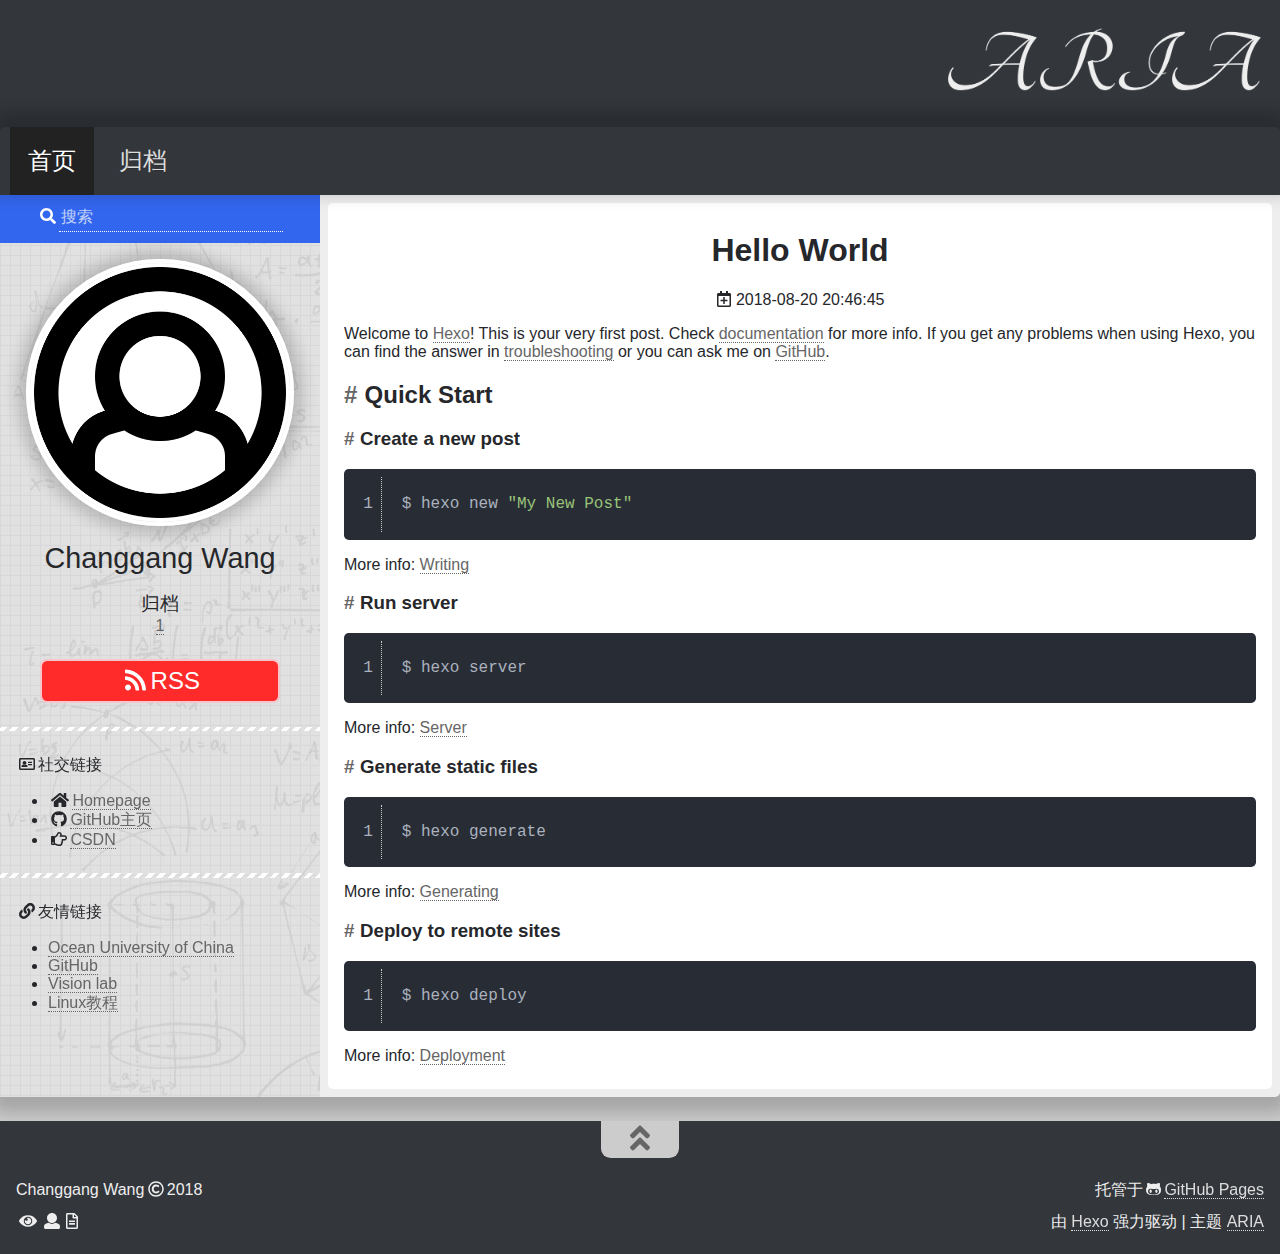
==== commit a3f12394: "Site updated: 2018-08-21 22:28:32" ====
--- a/index.html
+++ b/index.html
@@ -34,7 +34,7 @@
     <meta name="msapplication-config" content="/favicons/browserconfig.xml">
     
     
-    <link rel="alternate" href="/atom.xml" title="Changgang" type="application/atom+xml" />
+    <link rel="alternate" href="/atom.xml" title="" type="application/atom+xml" />
     
     
     <link rel="shortcut icon" type="image/x-icon" href="/favicons/favicon.ico">
@@ -82,7 +82,7 @@
     <script defer type="text/javascript" src="/js/index.js"></script>
     
     <script defer type="text/javascript" src="/js/custom.js"></script>
-    <title>Changgang</title>
+    <title></title>
   </head>
   <body itemscope itemtype="http://schema.org/WebPage" lang="zh_CN"  data-spy="scroll" data-target=".list-group">
     
@@ -90,7 +90,7 @@
   <div class="container">
     <div class="header-container">
       <div class="header-title">
-        <h1 class="title"><a href="/">Changgang</a></h1>
+        <h1 class="title"><a href="/"></a></h1>
         <h2 class="subtitle"></h2>
       </div>
       
@@ -123,14 +123,14 @@
   
   <article class="article post card" itemscope itemtype="http://schema.org/Article">
     <div class="post-block">
-      <link itemprop="mainEntityOfPage" href="http://super-wcg.github.io/2018/08/20/hello-world/">
+      <link itemprop="mainEntityOfPage" href="https://super-wcg.github.io/2018/08/20/hello-world/">
       <span hidden itemprop="author" itemscope itemtype="http://schema.org/Person">
         <meta itemprop="name" content="Changgang Wang">
         <meta itemprop="description" content="">
         <meta itemprop="image" content="/images/avatar.png">
       </span>
       <span hidden itemprop="publisher" itemscope itemtype="http://schema.org/Organization">
-        <meta itemprop="name" content="Changgang">
+        <meta itemprop="name" content="">
       </span>
     </div>
     <header class="post-header">
@@ -216,11 +216,11 @@
       <div><i class="far fa-address-card"></i>社交链接</p></div>
       <ul>
         
-        <li><i class="fas fa-envelope"></i><a href="mailto:youremail@youremailhost" target="_blank">E-Mail</a></li>
-        
-        <li><i class="fab fa-github"></i><a href="https://github.com/" target="_blank">GitHub</a></li>
-        
-        <li><i class="fab fa-weibo"></i><a href="https://weibo.com/" target="_blank">Weibo</a></li>
+        <li><i class="fas fa-home"></i><a href="http://cvpr.ouc.edu.cn/mem/2016wangchanggang.html" target="_blank">Homepage</a></li>
+        
+        <li><i class="fab fa-github"></i><a href="https://github.com/super-wcg" target="_blank">GitHub主页</a></li>
+        
+        <li><i class="far fa-hand-point-right"></i><a href="https://blog.csdn.net/w113691/" target="_blank">CSDN</a></li>
         
       </ul>
     </div>
@@ -231,11 +231,13 @@
       <div><i class="fas fa-link"></i>友情链接</div>
       <ul>
         
+        <li><a href="http://www.ouc.edu.cn/" target="_blank">Ocean University of China</a></li>
+        
         <li><a href="https://github.com/" target="_blank">GitHub</a></li>
         
-        <li><a href="https://developer.mozilla.org/" target="_blank">MDN</a></li>
-        
-        <li><a href="https://mozilla.github.io/nunjucks/" target="_blank">Nunjucks</a></li>
+        <li><a href="http://cvpr.ouc.edu.cn/index.html" target="_blank">Vision lab</a></li>
+        
+        <li><a href="http://www.runoob.com/linux/linux-tutorial.html" target="_blank">Linux教程</a></li>
         
       </ul>
     </div>
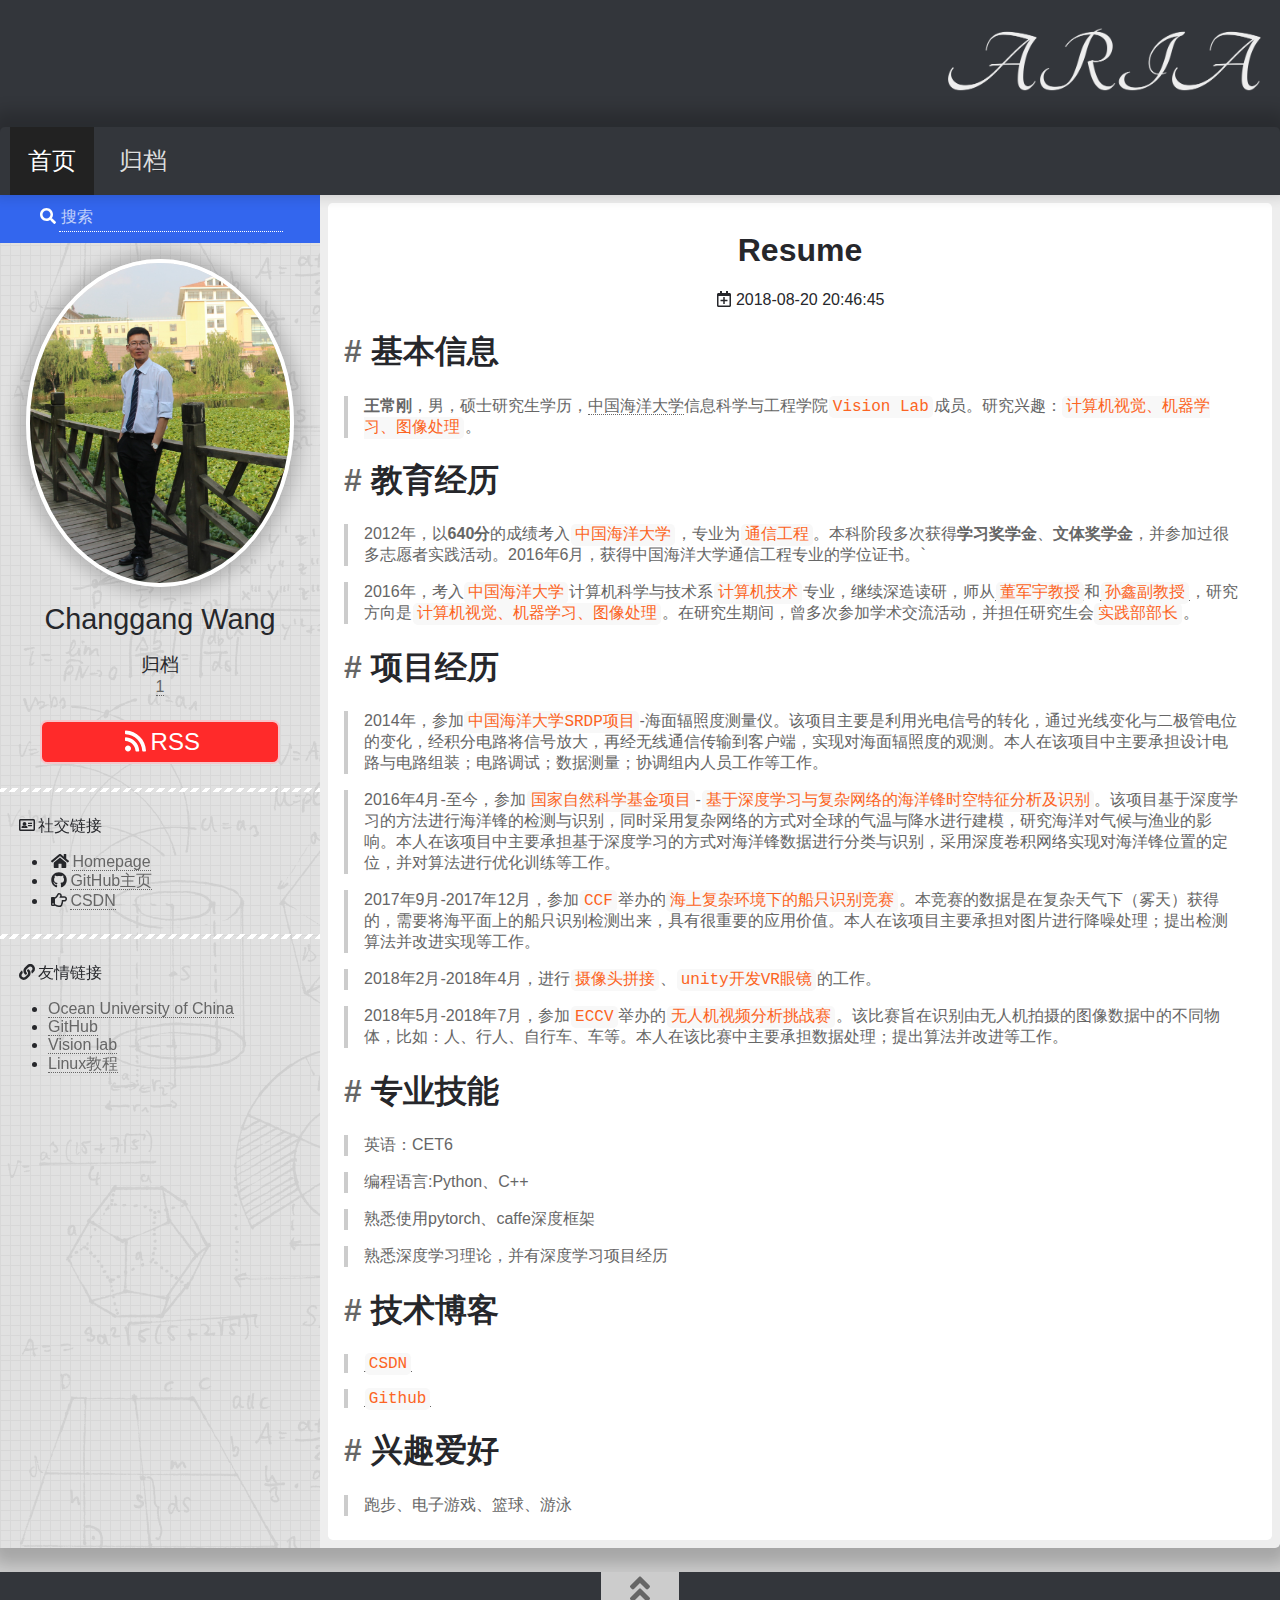
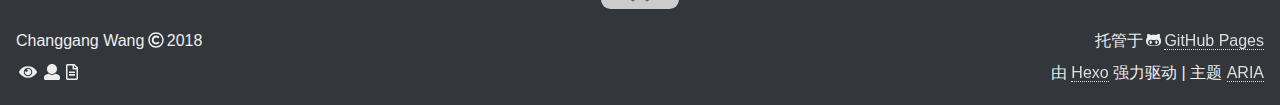
==== commit 5a444ea4: "Site updated: 2018-08-23 22:25:11" ====
--- a/index.html
+++ b/index.html
@@ -127,7 +127,7 @@
       <span hidden itemprop="author" itemscope itemtype="http://schema.org/Person">
         <meta itemprop="name" content="Changgang Wang">
         <meta itemprop="description" content="">
-        <meta itemprop="image" content="/images/avatar.png">
+        <meta itemprop="image" content="/images/jianqie.jpg">
       </span>
       <span hidden itemprop="publisher" itemscope itemtype="http://schema.org/Organization">
         <meta itemprop="name" content="">
@@ -135,7 +135,7 @@
     </div>
     <header class="post-header">
       <h1 class="post-title" itemprop="name headline">
-        <a class="post-title-link post-title-link-external" href="/2018/08/20/hello-world/" itemprop="url">Hello World</a>
+        <a class="post-title-link post-title-link-external" href="/2018/08/20/hello-world/" itemprop="url">Resume</a>
       </h1>
       <div class="post-meta">
         
@@ -149,15 +149,51 @@
     </header>
     <main class="post-main" itemprop="articleBody">
       
-      <p>Welcome to <a href="https://hexo.io/" target="_blank" rel="noopener">Hexo</a>! This is your very first post. Check <a href="https://hexo.io/docs/" target="_blank" rel="noopener">documentation</a> for more info. If you get any problems when using Hexo, you can find the answer in <a href="https://hexo.io/docs/troubleshooting.html" target="_blank" rel="noopener">troubleshooting</a> or you can ask me on <a href="https://github.com/hexojs/hexo/issues" target="_blank" rel="noopener">GitHub</a>.</p>
-<h2 id="Quick-Start"><a href="#Quick-Start" class="headerlink" title="Quick Start"></a>Quick Start</h2><h3 id="Create-a-new-post"><a href="#Create-a-new-post" class="headerlink" title="Create a new post"></a>Create a new post</h3><figure class="hljs highlight bash"><table><tr><td class="gutter"><pre><span class="line">1</span><br></pre></td><td class="code"><pre><code class="hljs bash">$ hexo new <span class="hljs-string">"My New Post"</span><br></code></pre></td></tr></table></figure>
-<p>More info: <a href="https://hexo.io/docs/writing.html" target="_blank" rel="noopener">Writing</a></p>
-<h3 id="Run-server"><a href="#Run-server" class="headerlink" title="Run server"></a>Run server</h3><figure class="hljs highlight bash"><table><tr><td class="gutter"><pre><span class="line">1</span><br></pre></td><td class="code"><pre><code class="hljs bash">$ hexo server<br></code></pre></td></tr></table></figure>
-<p>More info: <a href="https://hexo.io/docs/server.html" target="_blank" rel="noopener">Server</a></p>
-<h3 id="Generate-static-files"><a href="#Generate-static-files" class="headerlink" title="Generate static files"></a>Generate static files</h3><figure class="hljs highlight bash"><table><tr><td class="gutter"><pre><span class="line">1</span><br></pre></td><td class="code"><pre><code class="hljs bash">$ hexo generate<br></code></pre></td></tr></table></figure>
-<p>More info: <a href="https://hexo.io/docs/generating.html" target="_blank" rel="noopener">Generating</a></p>
-<h3 id="Deploy-to-remote-sites"><a href="#Deploy-to-remote-sites" class="headerlink" title="Deploy to remote sites"></a>Deploy to remote sites</h3><figure class="hljs highlight bash"><table><tr><td class="gutter"><pre><span class="line">1</span><br></pre></td><td class="code"><pre><code class="hljs bash">$ hexo deploy<br></code></pre></td></tr></table></figure>
-<p>More info: <a href="https://hexo.io/docs/deployment.html" target="_blank" rel="noopener">Deployment</a></p>
+      <h1 id="基本信息"><a href="#基本信息" class="headerlink" title="基本信息"></a>基本信息</h1><blockquote>
+<p><strong>王常刚</strong>，男，硕士研究生学历，<a href="www.ouc.edu.cn">中国海洋大学</a>信息科学与工程学院<code>Vision Lab</code>成员。研究兴趣：<code>计算机视觉、机器学习、图像处理</code>。</p>
+</blockquote>
+<h1 id="教育经历"><a href="#教育经历" class="headerlink" title="教育经历"></a>教育经历</h1><blockquote>
+<p>2012年，以<strong>640分</strong>的成绩考入<code>中国海洋大学</code>，专业为<code>通信工程</code>。本科阶段多次获得<strong>学习奖学金</strong>、<strong>文体奖学金</strong>，并参加过很多志愿者实践活动。2016年6月，获得中国海洋大学通信工程专业的学位证书。`  </p>
+</blockquote>
+<blockquote>
+<p>2016年，考入<code>中国海洋大学</code>计算机科学与技术系<code>计算机技术</code>专业，继续深造读研，师从<a href="http://cvpr.ouc.edu.cn/people/dongjy.html" target="_blank" rel="noopener"><code>董军宇教授</code></a>和<a href="http://cvpr.ouc.edu.cn/people/sunx.html" target="_blank" rel="noopener"><code>孙鑫副教授</code></a>，研究方向是<code>计算机视觉、机器学习、图像处理</code>。在研究生期间，曾多次参加学术交流活动，并担任研究生会<code>实践部部长</code>。  </p>
+</blockquote>
+<h1 id="项目经历"><a href="#项目经历" class="headerlink" title="项目经历"></a>项目经历</h1><blockquote>
+<p>2014年，参加<code>中国海洋大学SRDP项目</code>-海面辐照度测量仪。该项目主要是利用光电信号的转化，通过光线变化与二极管电位的变化，经积分电路将信号放大，再经无线通信传输到客户端，实现对海面辐照度的观测。本人在该项目中主要承担设计电路与电路组装；电路调试；数据测量；协调组内人员工作等工作。  </p>
+</blockquote>
+<blockquote>
+<p>2016年4月-至今，参加<code>国家自然科学基金项目</code>-<code>基于深度学习与复杂网络的海洋锋时空特征分析及识别</code>。该项目基于深度学习的方法进行海洋锋的检测与识别，同时采用复杂网络的方式对全球的气温与降水进行建模，研究海洋对气候与渔业的影响。本人在该项目中主要承担基于深度学习的方式对海洋锋数据进行分类与识别，采用深度卷积网络实现对海洋锋位置的定位，并对算法进行优化训练等工作。  </p>
+</blockquote>
+<blockquote>
+<p>2017年9月-2017年12月，参加<code>CCF</code>举办的<code>海上复杂环境下的船只识别竞赛</code>。本竞赛的数据是在复杂天气下（雾天）获得的，需要将海平面上的船只识别检测出来，具有很重要的应用价值。本人在该项目主要承担对图片进行降噪处理；提出检测算法并改进实现等工作。  </p>
+</blockquote>
+<blockquote>
+<p>2018年2月-2018年4月，进行<code>摄像头拼接</code>、<code>unity开发VR眼镜</code>的工作。</p>
+</blockquote>
+<blockquote>
+<p>2018年5月-2018年7月，参加<code>ECCV</code>举办的<code>无人机视频分析挑战赛</code>。该比赛旨在识别由无人机拍摄的图像数据中的不同物体，比如：人、行人、自行车、车等。本人在该比赛中主要承担数据处理；提出算法并改进等工作。</p>
+</blockquote>
+<h1 id="专业技能"><a href="#专业技能" class="headerlink" title="专业技能"></a>专业技能</h1><blockquote>
+<p>英语：CET6  </p>
+</blockquote>
+<blockquote>
+<p>编程语言:Python、C++  </p>
+</blockquote>
+<blockquote>
+<p>熟悉使用pytorch、caffe深度框架  </p>
+</blockquote>
+<blockquote>
+<p>熟悉深度学习理论，并有深度学习项目经历 </p>
+</blockquote>
+<h1 id="技术博客"><a href="#技术博客" class="headerlink" title="技术博客"></a>技术博客</h1><blockquote>
+<p><a href="https://blog.csdn.net/w113691/" target="_blank" rel="noopener"><code>CSDN</code></a></p>
+</blockquote>
+<blockquote>
+<p><a href="https://github.com/super-wcg" target="_blank" rel="noopener"><code>Github</code></a></p>
+</blockquote>
+<h1 id="兴趣爱好"><a href="#兴趣爱好" class="headerlink" title="兴趣爱好"></a>兴趣爱好</h1><blockquote>
+<p>跑步、电子游戏、篮球、游泳</p>
+</blockquote>
 
       
     </main>
@@ -186,7 +222,7 @@
   
 <div class="info sidebar-item" id="info">
   
-  <img class="author-avatar" src="/images/avatar.png" alt="Changgang Wang">
+  <img class="author-avatar" src="/images/jianqie.jpg" alt="Changgang Wang">
   
   <h1 class="author-name">Changgang Wang</h1>
   <h2 class="author-description"></h2>
